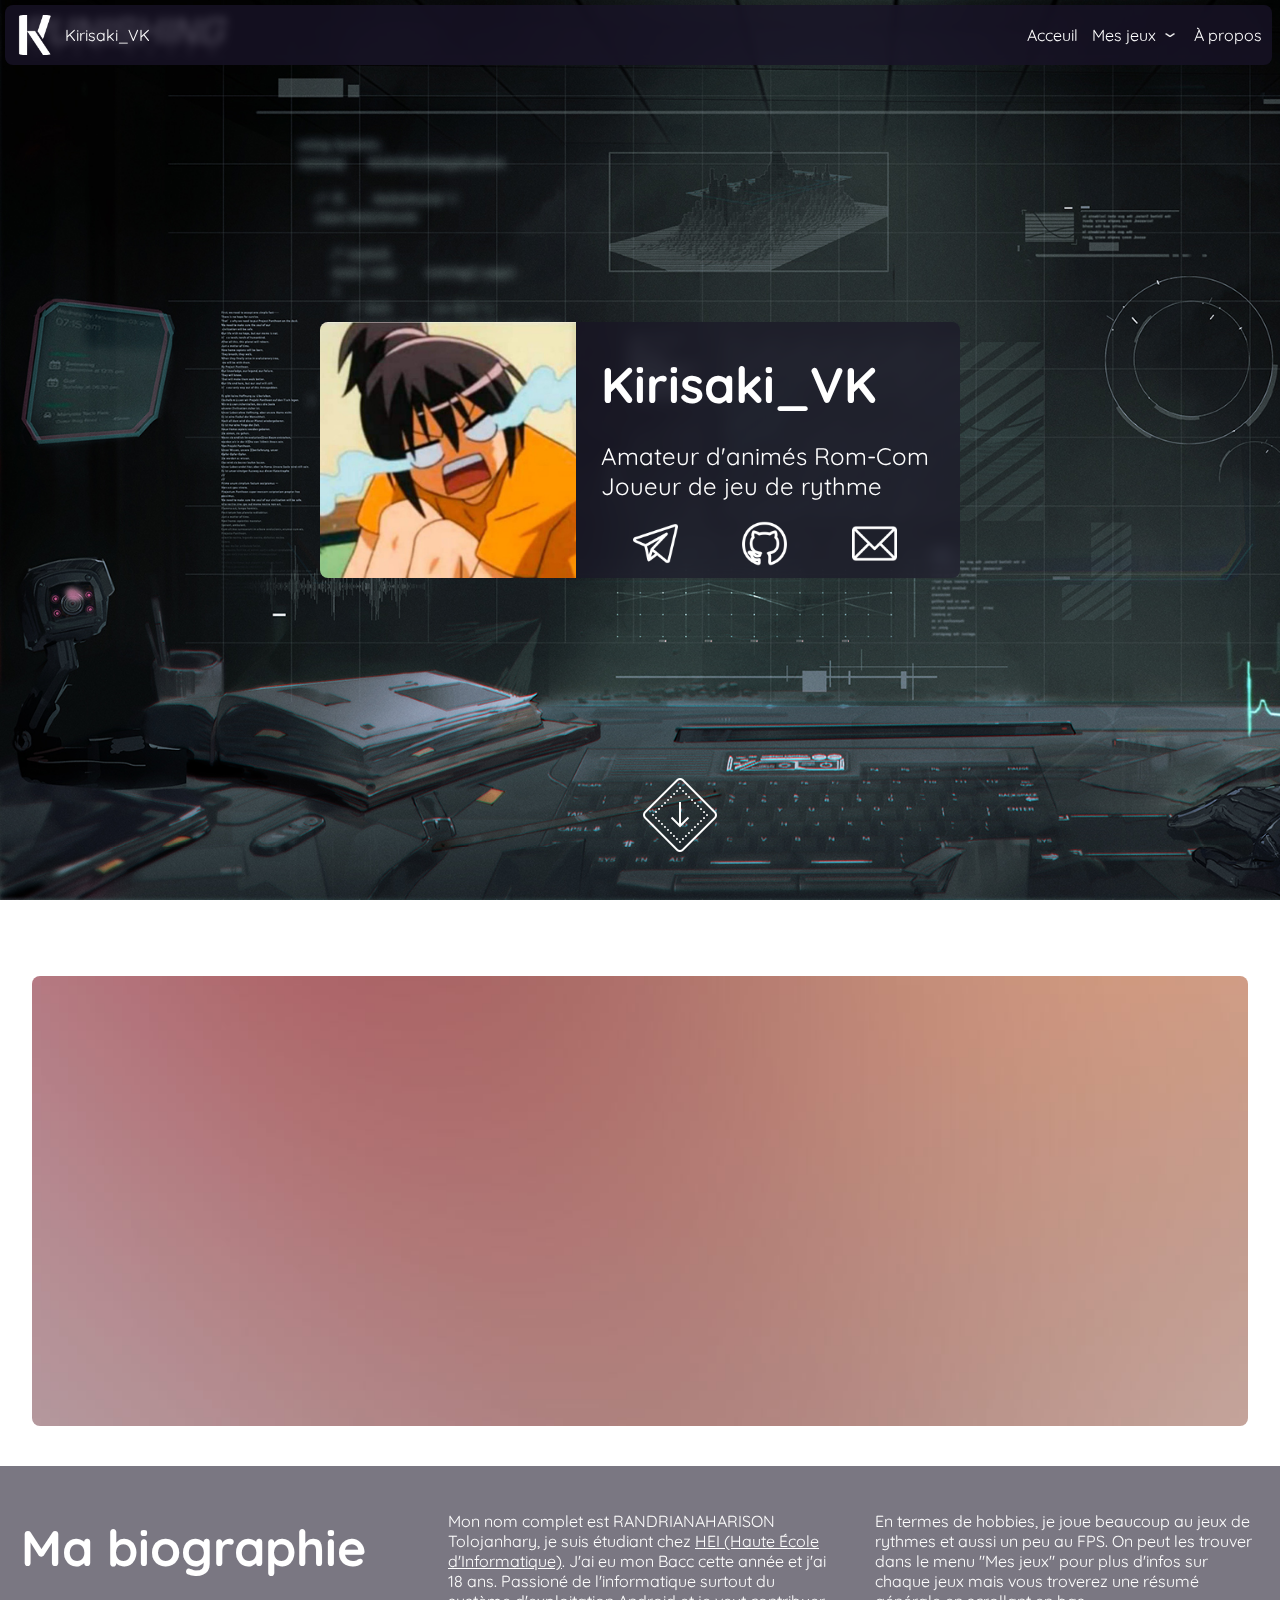
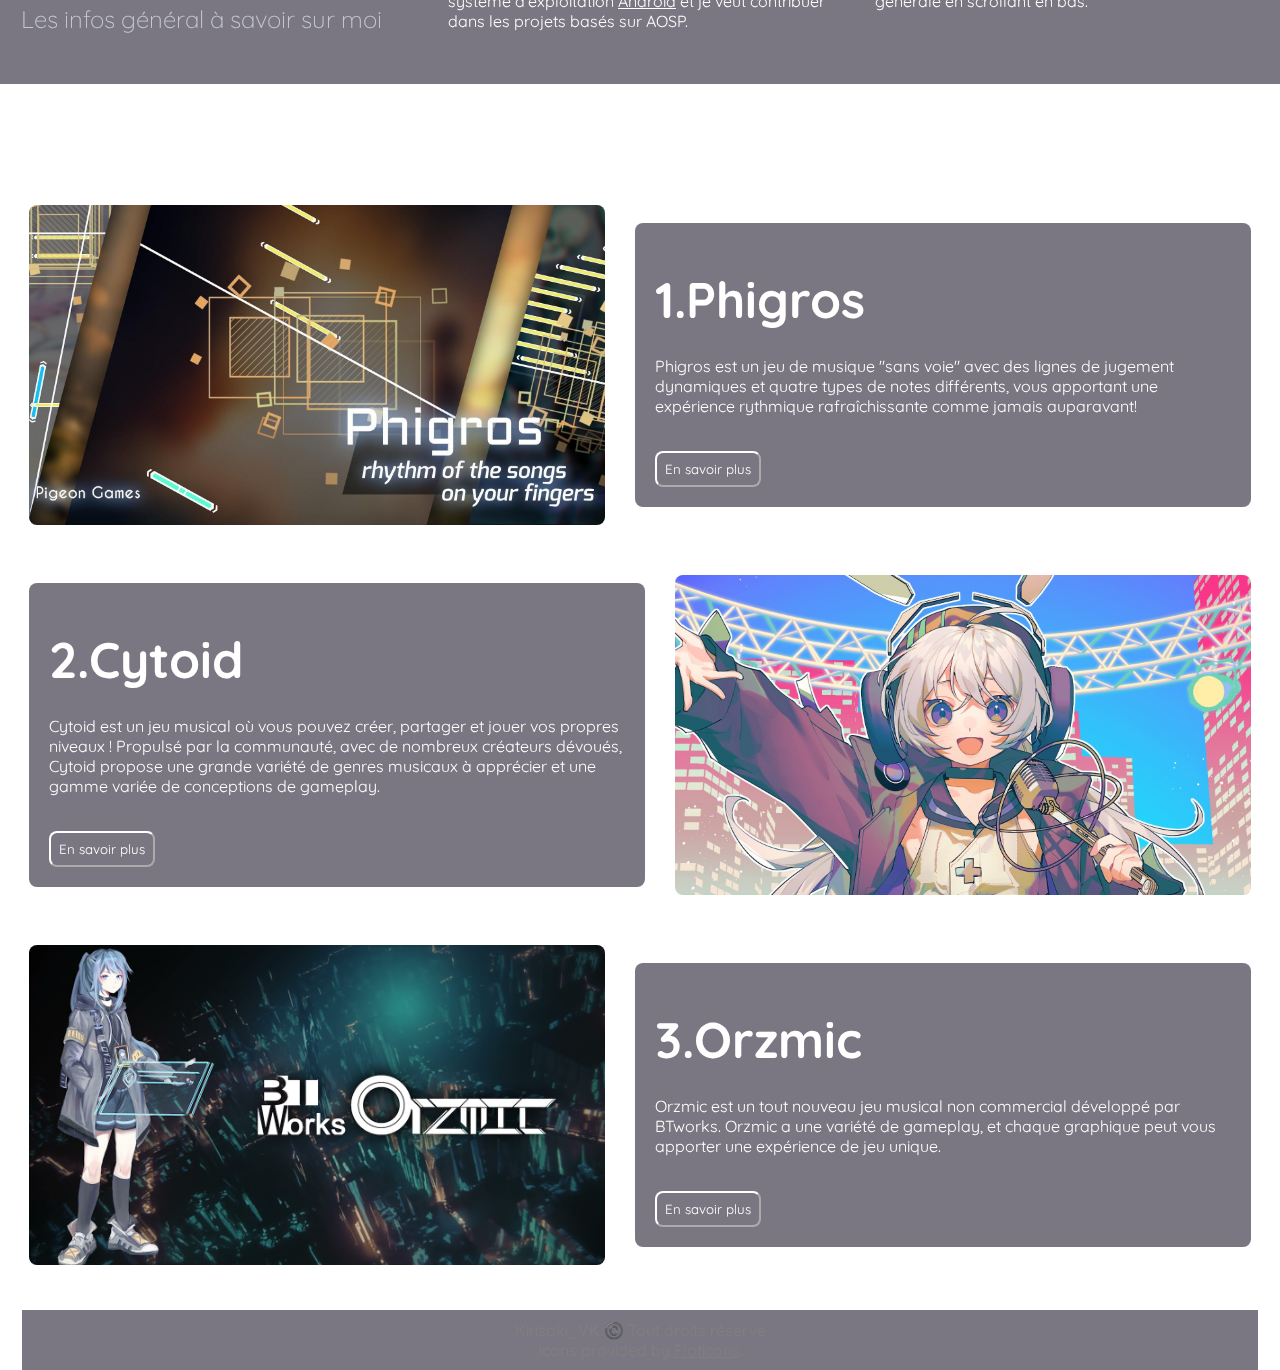
==== index.html @ dfe5ced4 "added copiright and tested some menu fixes" ====
<!DOCTYPE html>
<html lang="en">

<head>
    <meta charset="UTF-8">
    <meta http-equiv="X-UA-Compatible" content="IE=edge">
    <meta name="viewport" content="width=device-width, initial-scale=1.0">
    <title>Acceuil - Kirisaki_VK</title>
    <link rel="icon" href="Images/home.png">
    <link rel="stylesheet" href="common.css">
    <link rel="stylesheet" href="index.css">
    <link rel="stylesheet" href="small.css">
</head>

<body>
    <div class="top-nav">
        <header>
            <div class="home-icon">
                <img src="Images/Kirisaki_vk-logo.png" alt="">
                <p>Kirisaki_VK</p>
            </div>
            <nav class="nav-container">
                <ul>
                    <li class="main-list"><a href="index.html">Acceuil</a></li>
                    <li class="dropdown-container">Mes jeux
                        <img src="Images/down-arrow_white.png" alt="">
                        <div class="dropdown-menu">
                            <a href="phigros.html" class="dropdown-content">Phigros</a>
                            <a href="" class="dropdown-content">Cytoid</a>
                            <a href="" class="dropdown-content">Orzmic</a>
                            <a href="" class="dropdown-content">Autres jeux</a>
                        </div>
                    </li>
                    <li class="main-list"><a href="">À propos</a></li>
                </ul>
            </nav>
        </header>
    </div>
    <div class="top-nav_mobile">
        <header>
            <nav id="mobile-nav">
                <h1>Kirisaki_VK</h1>
                <input type="checkbox" name="menu" id="menu-toogle">
                <label for="menu-toogle"><img src="Images/hamburger-menu.png" alt=""></label>
            </nav>
        </header>
    </div>
    <div class="fixed-background"></div>
    <div class="main-container">

        <div class="profile-content">
            <div class="profile-info">
                <img src="Images/pfp.png" alt="Profile pic" class="profile-pic">
                <div class="description_back">
                    <div class="description">
                        <h1>Kirisaki_VK</h1>
                        <p>Amateur d'animés Rom-Com <br> Joueur de jeu de rythme</p>
                        <div class="social-media">
                            <a href="http://t.me/kirisaki_vk"><img src="Images/telegram.png" alt="" class="social-links"></a>
                            <a href="http://github.com/kirisaki-vk"><img src="Images/github.png" alt="" class="social-links"></a>
                            <a href="http://"><img src="Images/email.png" alt="" class="social-links"></a>
                        </div>
                    </div>
                </div>
            </div>
            <a href="#bio-landing"><img src="Images/next-icoWhite.png" alt="" class="next-icon"></a>
        </div>
        <bio id="bio-landing">
            <div class="bio-img">
            </div>
            <div class="bio-text">
                <div>
                    <h1>Ma biographie</h1>
                    <h2>Les infos général à savoir sur moi</h2>
                </div>
                <p>
                    Mon nom complet est RANDRIANAHARISON Tolojanhary, je suis étudiant chez <a
                        href="https://hei.school">HEI (Haute École d'Informatique)</a>. J'ai eu mon Bacc cette année et
                    j'ai 18 ans. Passioné de l'informatique surtout du système d'exploitation
                    <a href="https://www.android.com">Android</a> et je veut contribuer dans les projets basés sur
                    AOSP.
                </p>
                <p>
                    En termes de hobbies, je joue beaucoup au jeux de rythmes et aussi un peu au FPS. On peut les
                    trouver dans le menu "Mes jeux" pour plus d'infos sur chaque jeux mais vous troverez une résumé
                    générale en scrollant en bas.
                </p>
            </div>
        </bio>
        <div class="games-descripts">
            <div class="n1-game">
                <img src="Images/phigros-background_new.jpg" alt="" class="game-splash">
                <div class="game-info">
                    <h1 class="game-title">1.Phigros</h1>
                    <p>
                        Phigros est un jeu de musique "sans voie" avec des lignes de jugement dynamiques et quatre types
                        de notes différents, vous apportant une expérience rythmique rafraîchissante comme jamais
                        auparavant!
                    </p>
                    <button>
                        En savoir plus
                    </button>
                </div>
            </div>
            <div class="n2-game">
                <img src="Images/cytoid-background.jpg" alt="" class="game-splash">
                <div class="game-info">
                    <h1 class="game-title">2.Cytoid</h1>
                    <p>
                        Cytoid est un jeu musical où vous pouvez créer, partager et jouer vos propres niveaux ! Propulsé
                        par la communauté, avec de nombreux créateurs dévoués, Cytoid propose une grande variété de
                        genres musicaux à apprécier et une gamme variée de conceptions de gameplay.
                    </p>
                    <button>
                        En savoir plus
                    </button>
                </div>
            </div>
            <div class="n3-game">
                <img src="Images/orzmic-background.jpg" alt="" class="game-splash">
                <div class="game-info">
                    <h1 class="game-title">3.Orzmic</h1>
                    <p>
                        Orzmic est un tout nouveau jeu musical non commercial développé par BTworks. Orzmic a une
                        variété de gameplay, et chaque graphique peut vous apporter une expérience de jeu unique.
                    </p>
                    <button>
                        En savoir plus
                    </button>
                </div>
            </div>
            <footer>
                <p>Kirisaki_VK ©️ Tout droits réservé</p>
                <div>Icons provided by <a href="">Flaticons</a>.</div>
            </footer>
        </div>
    </div>
   
</body>

</html>
---- common.css ----
@font-face {
    font-family: QuickSand;
    src: url(font/Quicksand-VariableFont_wght.ttf);
}
:root{
    --primary-color: rgba(24, 19, 39, 0.788);
    --transparent-primary: rgba(24, 19, 39, 0.575);
    --hoverred-text: rgb(219, 0, 91);
    --primary-bd_off: rgb(24, 19, 39);
}

*{
    margin: 0;
    font-family: QuickSand;
    color: white;
    background-color: transparent;
    scroll-behavior: smooth;
}
.top-nav_mobile{
    display: none;
}
.top-nav{
    width: 99%;
    height: 60px;
    background-color: var(--primary-color);
    position: fixed;
    backdrop-filter: blur(4px);
    margin: 5px;
    border-radius: 8px;
    z-index: 1000000;
}
header{
    display: block;
}

.home-icon{
    float: left;
    margin-left: 10px;
    display: flex;
    align-items: center;
    margin-top: 0px;
}

.home-icon img{
    width: 2.5em;
    height: 2.5em;
    border-radius: 8px;
    margin-right: 10px;
}
nav{
    float: right;
    margin-right: 10px;
    height: 3.3em;
}
.nav-container li{
    list-style: none;
    display: inline-block;
    margin-left: 10px;
    margin-top: 20px;
    height: 80px;
}
.main-list a{
    text-decoration: none;
}
.main-list a:hover{
    text-decoration: underline;
}
.main-list{
    cursor: pointer;
    max-height: 2em;
}
.dropdown-container{
    cursor: pointer;
    max-height:3em;
    position: relative;
}
.dropdown-container img {
    width: 20px;
    height: 13px;
}
.dropdown-menu{
    display: none;
}
.dropdown-menu:hover{
    position: absolute;
    display: flex;
    flex-direction: column;
    flex-wrap: nowrap;
    margin-top: 1.5em;
    background-color: var(--primary-bd_off);
    -webkit-backdrop-filter: blur(8px);
    backdrop-filter: blur(8px);
    border-radius: 8px;
}
.dropdown-container:hover{
    text-decoration: underline;
}
.dropdown-container:hover .dropdown-menu{
    position: absolute;
    display: flex;
    flex-direction: column;
    flex-wrap: nowrap;
    margin-top: 1.5em;
    width: 6.3em;
    background-color: var(--primary-bd_off);
    -webkit-backdrop-filter: blur(8px);
    backdrop-filter: blur(8px);
    border-radius: 8px;
}
.dropdown-content{
    text-decoration: none;
    text-align: center;
    margin: 0.2em;
    padding: 0.4em;
    border-radius: 8px;
    transition: .7s;
}
.dropdown-content:hover{
    background-color: white;
    color: var(--primary-bd_off);
}

.main-container{
    width: 100%;
    display: flex;
}
button{
    background-color: transparent;
    padding: 8px;
    margin-top: 15px;
    border-color: white;
    border-radius: 8px;
    align-items: baseline;
    justify-content: baseline;
}

button:hover{
    background-color: white;
    color: black;
    border-color: transparent;
    cursor: pointer;
}

h1{
    font-size: 50px;
    margin: 25px 0;
}
h2{
    font-weight: 100;
    color: rgba(240, 248, 255, 0.644);
    margin: 25px 0;
}
h3{
    margin: 25px;
}
p{
    margin: 20px 0;
}
blockquote {
    border-left: solid 4px rgba(255, 255, 255, 0.3);
    font-style: italic;
    margin: 0 0 2em 0;
    padding: 0.5em 0.5em 0.5em 2em;
    background-color: rgba(128, 128, 128, 0.295);
    width:fit-content;
}
.util-links{
    display: block;
    border: 1px solid white;
    border-radius: 8px;
    padding: 8px;
    width: fit-content;
    margin: 8px 0;
    transition: 0.5s;
}
.util-links img{
    width: 20px;
    height: 20px;
    margin-bottom: -4px;
}
.util-links:hover{
    background-color: white;
    color: black;
}
footer{
    display: flex;
    flex-direction: column;
    width: 95vw;
    height: fit-content;
    margin: auto;
    padding: 10px;
    border: 8px;
    background-color: var(--transparent-primary);
    backdrop-filter: blur(8px);
    justify-content: center;
    align-items: center;
}
footer *{
    width: fit-content;
    margin: 0;
    color: gray;
}
footer div a:hover{
    color: white;
}
.im1{
    animation: imgeffet 10s normal infinite;
} 
.im2{
    animation: imgeffet 10s normal infinite;
    animation-delay: 10s;
} 
.im3{
    animation: imgeffet 10s normal infinite;
    animation-delay: 20s;
} 


@keyframes imgeffet {
    0%{
        opacity: 0;
    }
    15%{
        opacity: 1;
    }
    100%{
        opacity: 0;
    }
}
@keyframes bounce {
    0%{
        transform: translateY(0);
    }
    50%{
        transform: translateY(10px);
    }
    100%{
        transform: translateY(0px);
    }
}
---- index.css ----
.fixed-background{
    background-image: url(Images/background.jpg);
    background-repeat: no-repeat;
    position: sticky;
    background-size: cover;
    height: 100vh;
    z-index: -9999;
    top: 0;

}
.main-container{
    background-color: transparent;
    margin-top: -100vh;
    display: flex;
    flex-direction: column;
}
.profile-info {
    position: absolute;
    height: fit-content;
    width: 20em;
    display: flex;
    align-items: center;
    flex-direction: row;
    flex-wrap: nowrap;
    border-radius: 8px;
    width: -moz-fit-content;
    width: fit-content;
}
.profile-content{
    position: absolute;
    width: 100%;
    height: 100vh;
    display: flex;
    justify-content: center;
    align-items: center;
}
.next-icon{
    position: absolute;
    bottom: 5%;
    z-index: 1;
    animation: bounce normal 2s infinite ;
}
.description{
    padding-left: 5px;
    height: fit-content;
    margin-left: 20px;
    font-size: x-large;
}
.description_back{
    display: flex;
    border-radius: 0 8px 8px 0;
    background-color: var(--transparent-primary);
    backdrop-filter: blur(8px);
    height: 16em;
    width: 24em; 
    align-items: center;
}
.profile-pic{
    width: 16em;
    height: 16em;
    border-radius: 8px 0 0 8px;
}
#bio-landing{
    margin-top: 100vh;
    height: 100vh;
    display: flex;
    flex-direction: column;
    justify-content: center;
    align-items: center;
}
.bio-img{
    height: 50vh;
    width: 95%;
    border-radius: 8px;
    background-image: url(Images/pic05.jpg);
    background-size: cover;
}

.bio-text{
    margin:40px 0;
    display: flex;
    flex-direction: row;
    padding: 25px 0;
    justify-content: space-around;
    width: 100%;
    background-color: var(--transparent-primary);
    backdrop-filter: blur(8px);
}
.bio-text *{
    width: 30vw;
}
.game-descripts{
    width: 90%;
    height: fit-content;
    display: flex;
    flex-direction: column;
}
.game-splash{
    width: 45vw;
    height:25vw;
    border-radius: 8px;
}
.game-info{
    width: 45vw;
    padding: 20px;
    background-color: var(--transparent-primary);
    backdrop-filter: blur(8px);
    border-radius: 8px;
}
.n1-game{
    padding: 5px 0;
    display: flex;
    flex-direction: row;
    justify-content: space-evenly;
    align-items: center;
    margin-bottom: 40px;
}
.n2-game{
    padding: 5px 0;
    display: flex;
    flex-direction: row-reverse;
    justify-content: space-evenly;
    align-items: center;
    margin-bottom: 40px;
}
.n3-game{
    padding: 5px 0;
    display: flex;
    flex-direction: row;
    justify-content: space-evenly;
    align-items: center;
    margin-bottom: 40px;
}
.social-media{
    display: flex;
    justify-content: space-around;
}

.social-links{
    width: 45px;
    height: 45px;
    transition: 0.5s;
}

/*responsive-part*/
@media only screen and (max-width: 800px) {
    .profile-info{
        flex-direction: column;
    }
    .profile-pic{
        border-radius: 8px 8px 0 0;
    }
    .description_back{
        width: 16em;
        border-radius: 0 0 8px 8px;
        height: fit-content;
    }
    .description{
        margin: 0;
    }
    .description h1{
        margin: 0;
        font-size: xx-large;
        width: 100%;
        text-align: center;
    }
    .description p{
        text-align: center;
        font-size: large;
    }
    .social-media{
        margin-bottom: 15px;
    }
    .next-icon{
        height: 15vw;
        width: 15vw;
    }
    .bio-text{
        flex-direction: column;
        margin-top: 2em;
        align-items: center;
    }
    .bio-text *{
        width: 90vw;
    }
    .bio-text div *{
        width: 100%;
        text-align: center;
    }
    .games-descripts *{
        flex-direction: column;
    }
    .games-descripts div img{
        height: 25vh;
        width: 90vw;
        border-radius: 8px 8px 0 0;
    }
    .game-info{
        width: 80%;
        border-radius: 0 0 8px 8px;
    }
    .game-info button{
        float: right;
    }
}
---- small.css ----
@media only screen and (max-width: 500px){
    .top-nav{
        display: none;
        transition: 0.5s;
        z-index: 9999 !important;
    }
    .top-nav_mobile{
        display: block;
        align-items: center;
        width: 100%;
        height: 60px;
        background-color: var(--primary-color);
        position: fixed;
        backdrop-filter: blur(4px);
        z-index: 1000000;
    }
    #mobile-nav{
        margin: 0;
        display: flex;
        justify-content: space-between;
    }
    #mobile-nav input{
    }
    #mobile-nav h1{
        height: 100%;
        width: fit-content;
        margin: 0;
        margin-top: 8px;
        margin-left: 10px;
        font-size: xx-large;
    }
    label{
        cursor: pointer;
    }
    label img{
        margin-top: 15px;
        margin-right: 15px;
        width: 2em;
        height: 2em;
    }
    .home-icon{
        float: none;
        text-align: center;
        font-size: xx-large;
        font-weight: bold;
        margin: 0 auto;
        width: 50vw;
    }
    .home-icon p{
        width: 100%;
    }
    .home-icon img{
        display: none;
    }
    nav{
        float: none;
    }
    .nav-container{
        margin-left: -40px;
        margin-top: 30vh;
    }
    .nav-container li{
        display: block;
        text-decoration: none;
        font-size: large;
        text-align: center;
        text-transform: uppercase;
    }
    #menu-toogle:checked ~ .top-nav{
        display: flex;
        width: 100%;
        height: 100%;
        flex-direction: column;
        margin: 0;
        border-radius: 0;
    }
}
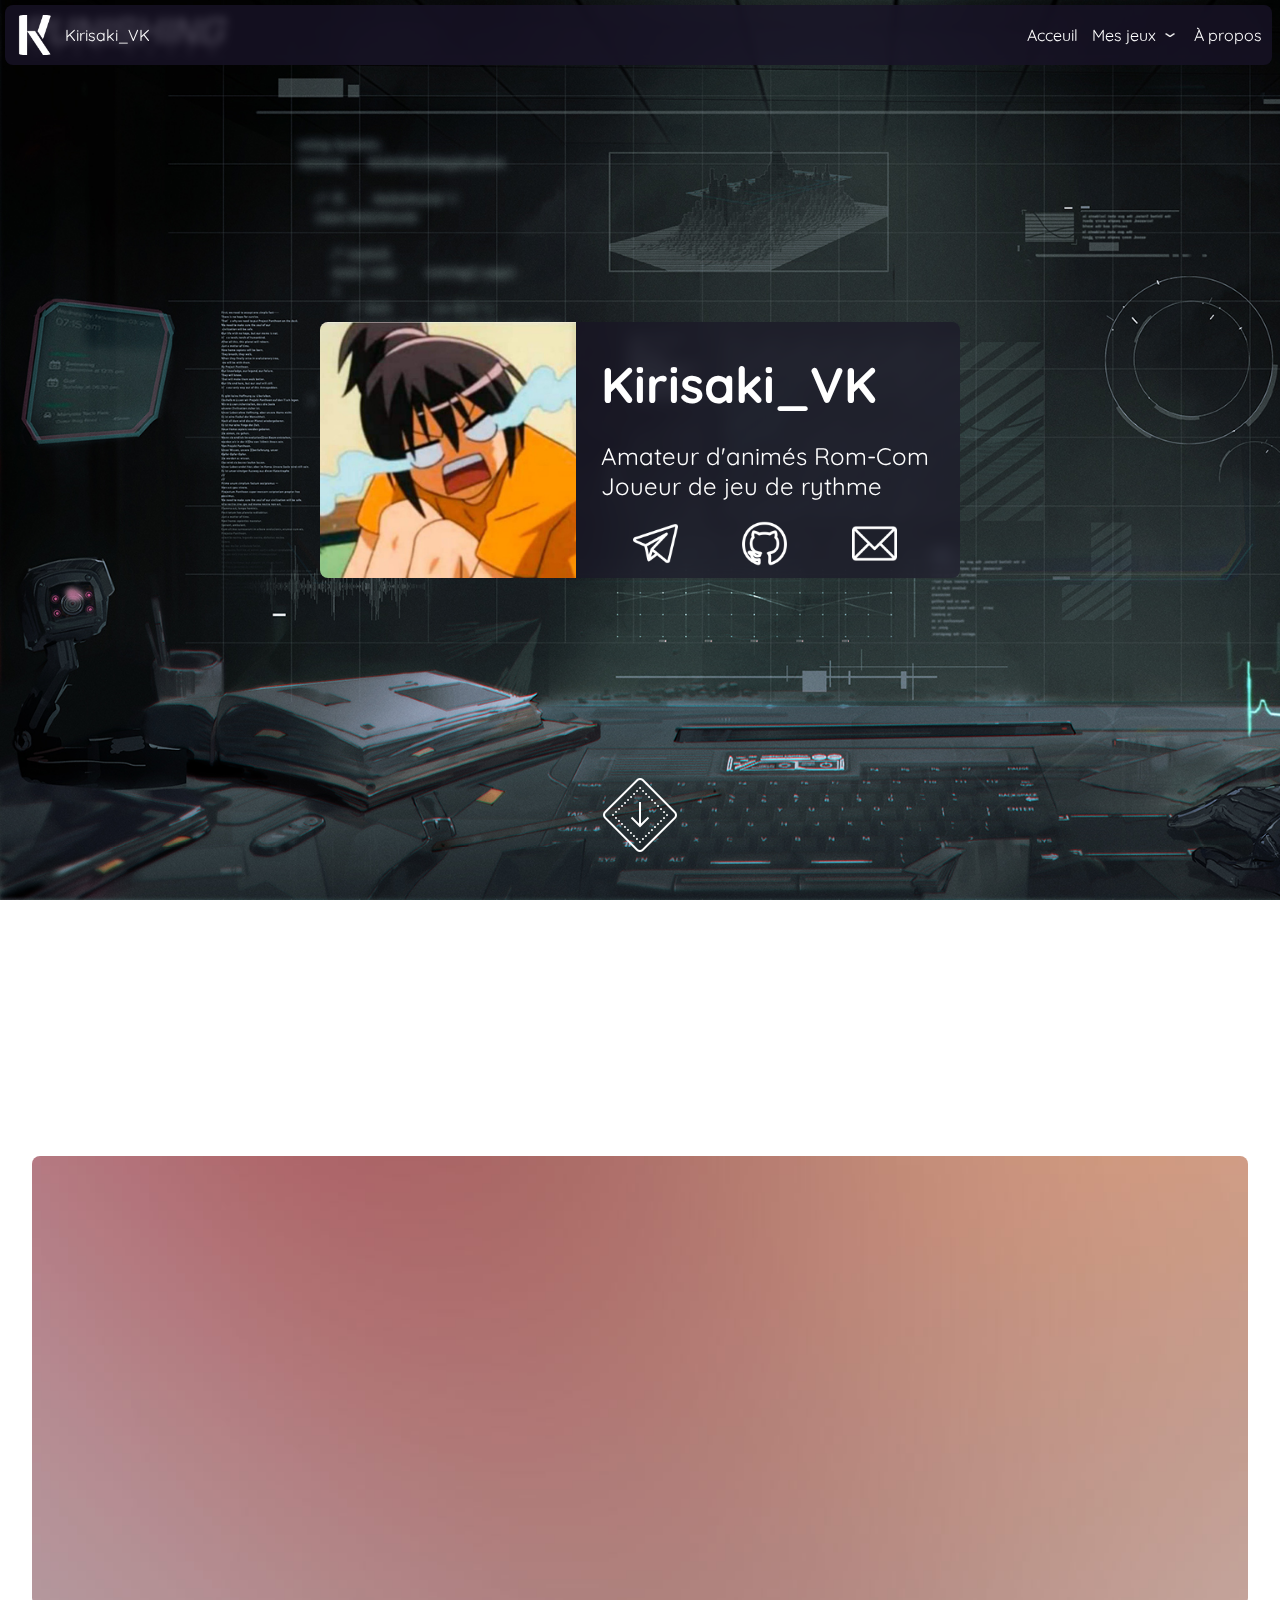
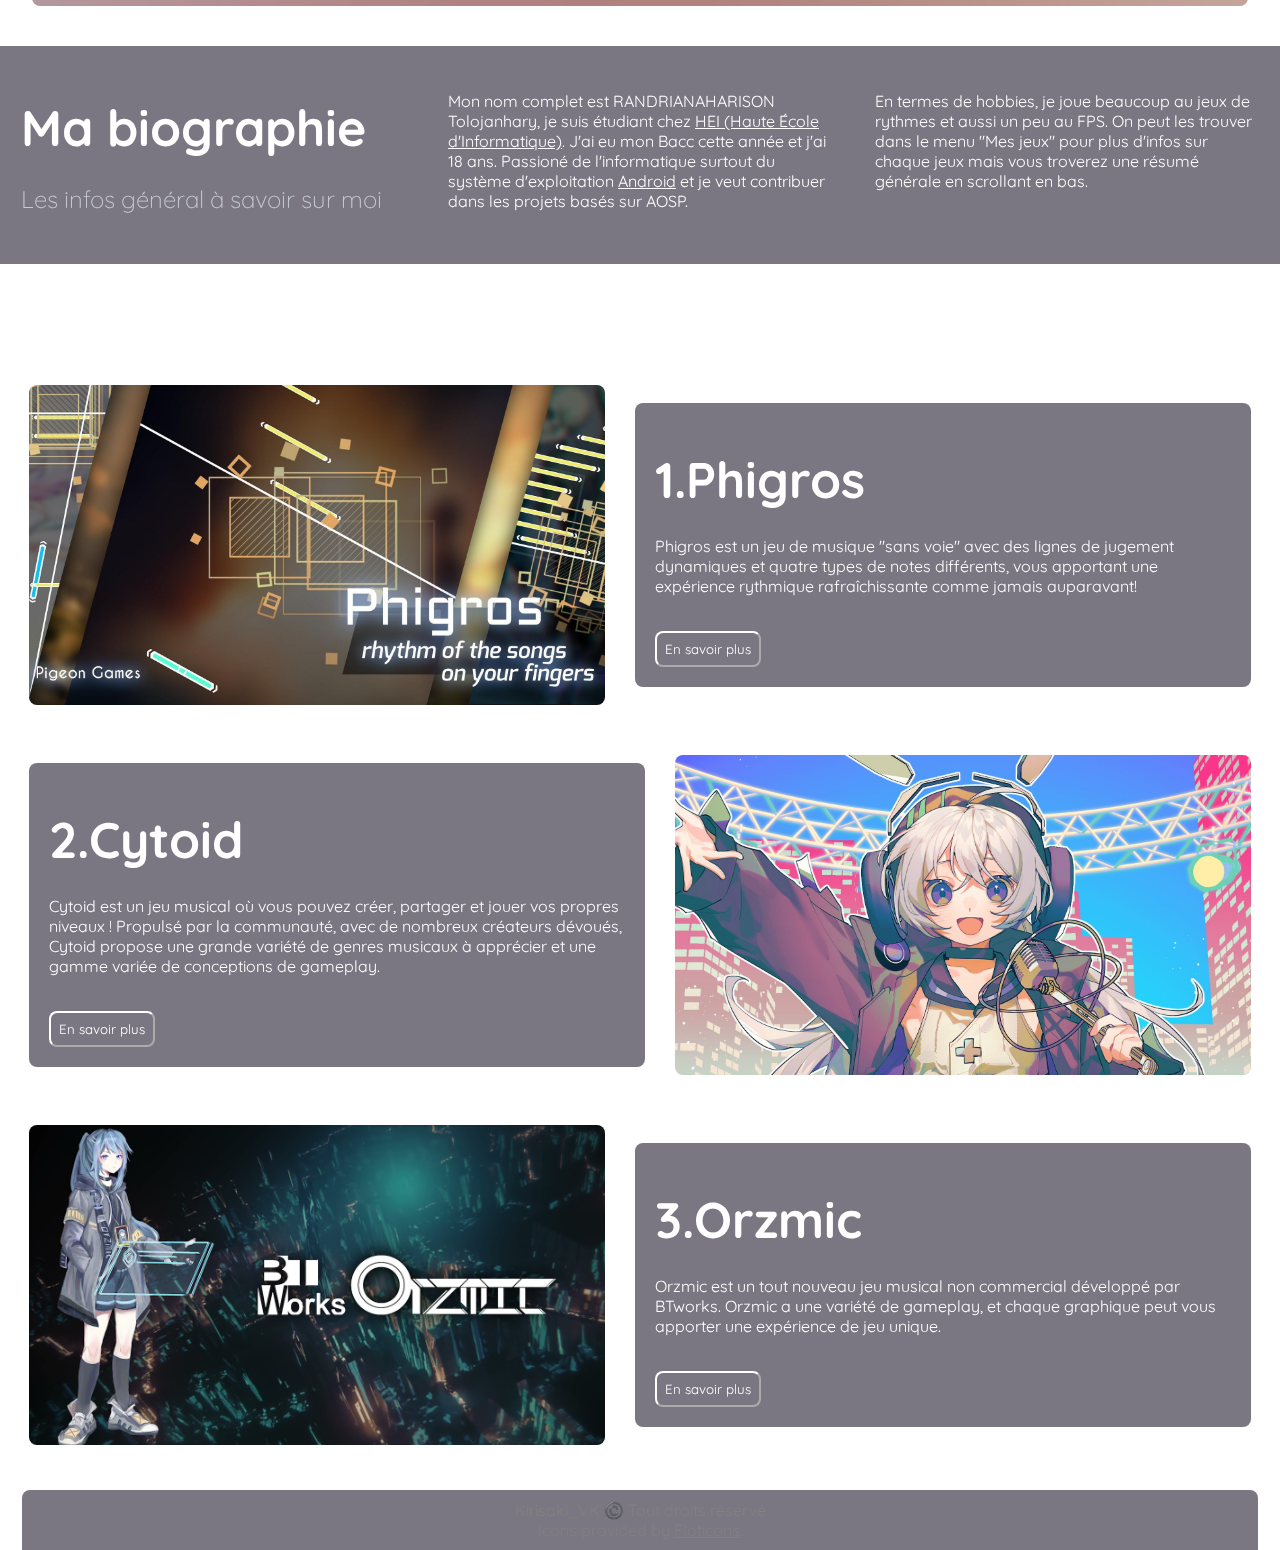
==== commit d8ca1451: "Optimizing for very large screen" ====
--- a/index.html
+++ b/index.html
@@ -26,12 +26,12 @@
                         <img src="Images/down-arrow_white.png" alt="">
                         <div class="dropdown-menu">
                             <a href="phigros.html" class="dropdown-content">Phigros</a>
-                            <a href="" class="dropdown-content">Cytoid</a>
+                            <a href="cytoid.html" class="dropdown-content">Cytoid</a>
                             <a href="" class="dropdown-content">Orzmic</a>
                             <a href="" class="dropdown-content">Autres jeux</a>
                         </div>
                     </li>
-                    <li class="main-list"><a href="">À propos</a></li>
+                    <li class="main-list"><a href="about.html">À propos</a></li>
                 </ul>
             </nav>
         </header>
@@ -42,6 +42,18 @@
                 <h1>Kirisaki_VK</h1>
                 <input type="checkbox" name="menu" id="menu-toogle">
                 <label for="menu-toogle"><img src="Images/hamburger-menu.png" alt=""></label>
+                <ul id="m-menus">
+                    <li><a href="index.html">Acceuil</a></li>
+                    <li id="my-games">Mes jeux
+                        <ul>
+                            <li><a href="phigros.html">Phigros</a></li>
+                            <li><a href="cytoid.html">Cytoid</a></li>
+                            <li><a href="orzmic.html">Orzmic</a></li>
+                            <li><a href="">Autres jeux</a></li>
+                        </ul>
+                    </li>
+                    <li><a href="about.html">À propos</a></li>
+                </ul>
             </nav>
         </header>
     </div>
@@ -56,14 +68,16 @@
                         <h1>Kirisaki_VK</h1>
                         <p>Amateur d'animés Rom-Com <br> Joueur de jeu de rythme</p>
                         <div class="social-media">
-                            <a href="http://t.me/kirisaki_vk"><img src="Images/telegram.png" alt="" class="social-links"></a>
-                            <a href="http://github.com/kirisaki-vk"><img src="Images/github.png" alt="" class="social-links"></a>
-                            <a href="http://"><img src="Images/email.png" alt="" class="social-links"></a>
+                            <a href="http://t.me/kirisaki_vk"><img src="Images/telegram.png" alt=""
+                                    class="social-links"></a>
+                            <a href="http://github.com/kirisaki-vk"><img src="Images/github.png" alt=""
+                                    class="social-links"></a>
+                            <a href="mailto:hei.tolojanahary@gmail.com"><img src="Images/email.png" alt="" class="social-links"></a>
                         </div>
                     </div>
                 </div>
             </div>
-            <a href="#bio-landing"><img src="Images/next-icoWhite.png" alt="" class="next-icon"></a>
+            <a href="#bio-landing" id="next"><img src="Images/next-icoWhite.png" alt="" class="next-icon"></a>
         </div>
         <bio id="bio-landing">
             <div class="bio-img">
@@ -135,7 +149,7 @@
             </footer>
         </div>
     </div>
-   
+
 </body>
 
 </html>--- a/common.css
+++ b/common.css
@@ -122,7 +122,9 @@
 }
 
 .main-container{
+    margin: auto;
     width: 100%;
+    max-width: 1500px;
     display: flex;
 }
 button{
@@ -186,11 +188,12 @@
 footer{
     display: flex;
     flex-direction: column;
-    width: 95vw;
+    width: 95%;
+    max-width: 1500px;
     height: fit-content;
     margin: auto;
     padding: 10px;
-    border: 8px;
+    border-radius: 8px 8px 0 0;
     background-color: var(--transparent-primary);
     backdrop-filter: blur(8px);
     justify-content: center;
--- a/index.css
+++ b/index.css
@@ -27,16 +27,20 @@
     width: fit-content;
 }
 .profile-content{
-    position: absolute;
     width: 100%;
     height: 100vh;
     display: flex;
     justify-content: center;
     align-items: center;
 }
+#next{
+    width: 100%;
+    height: fit-content;
+    display: flex;
+    justify-content: center;
+}
+
 .next-icon{
-    position: absolute;
-    bottom: 5%;
     z-index: 1;
     animation: bounce normal 2s infinite ;
 }
@@ -60,8 +64,12 @@
     height: 16em;
     border-radius: 8px 0 0 8px;
 }
+#next{
+    position: absolute;
+    bottom: 5vh;
+}
 #bio-landing{
-    margin-top: 100vh;
+    margin-top: 20vh;
     height: 100vh;
     display: flex;
     flex-direction: column;
@@ -98,6 +106,9 @@
 .game-splash{
     width: 45vw;
     height:25vw;
+    max-height: 600px;
+    min-height: 200px;
+    max-width: 1000px;
     border-radius: 8px;
 }
 .game-info{
@@ -202,4 +213,17 @@
     .game-info button{
         float: right;
     }
+}
+
+
+/*miscelaneous fixes for very large screens*/
+@media only screen and (min-width: 1500px) {
+    .bio-text{
+        border-radius: 8px;
+        padding: 25px;
+        gap: 50px;
+    }
+    .bio-text div{
+        max-width: 385px;
+    }
 }--- a/small.css
+++ b/small.css
@@ -19,8 +19,31 @@
         display: flex;
         justify-content: space-between;
     }
-    #mobile-nav input{
+    #m-menus{
+        display: flex;
+        position: absolute;
+        padding: 0;
+        width: 100vw;
+        height: 100vh;
+        right:-100vw;
+        opacity: 0;
+        flex-direction: column;
+        justify-content: center;
+        text-align: center;
+        list-style: none;
+        background-color: var(--primary-color);
+        backdrop-filter: blur(8px);
+        transition: .5s;
     }
+    #m-menus *{
+        width: 100%;
+        list-style: none;
+        text-decoration: none;
+        text-transform: uppercase;
+        margin: 20px 0;
+        padding: 0;
+    }
+    
     #mobile-nav h1{
         height: 100%;
         width: fit-content;
@@ -29,8 +52,12 @@
         margin-left: 10px;
         font-size: xx-large;
     }
+    #menu-toogle{
+        display: none;
+    }
     label{
         cursor: pointer;
+        z-index: 999999;
     }
     label img{
         margin-top: 15px;
@@ -59,6 +86,18 @@
         margin-left: -40px;
         margin-top: 30vh;
     }
+    #my-games ul{
+        width: fit-content;
+        padding: 5px 10px 5px 10px;
+        margin-top: -25px;
+        margin: auto;
+        border:1px solid white;
+        border-radius: 8px;
+        border-top: none;
+    }
+    #my-games{
+        cursor: default;
+    }
     .nav-container li{
         display: block;
         text-decoration: none;
@@ -66,12 +105,8 @@
         text-align: center;
         text-transform: uppercase;
     }
-    #menu-toogle:checked ~ .top-nav{
-        display: flex;
-        width: 100%;
-        height: 100%;
-        flex-direction: column;
-        margin: 0;
-        border-radius: 0;
+    #menu-toogle:checked ~ #m-menus{
+        right: 0;
+        opacity: 1;
     }
 }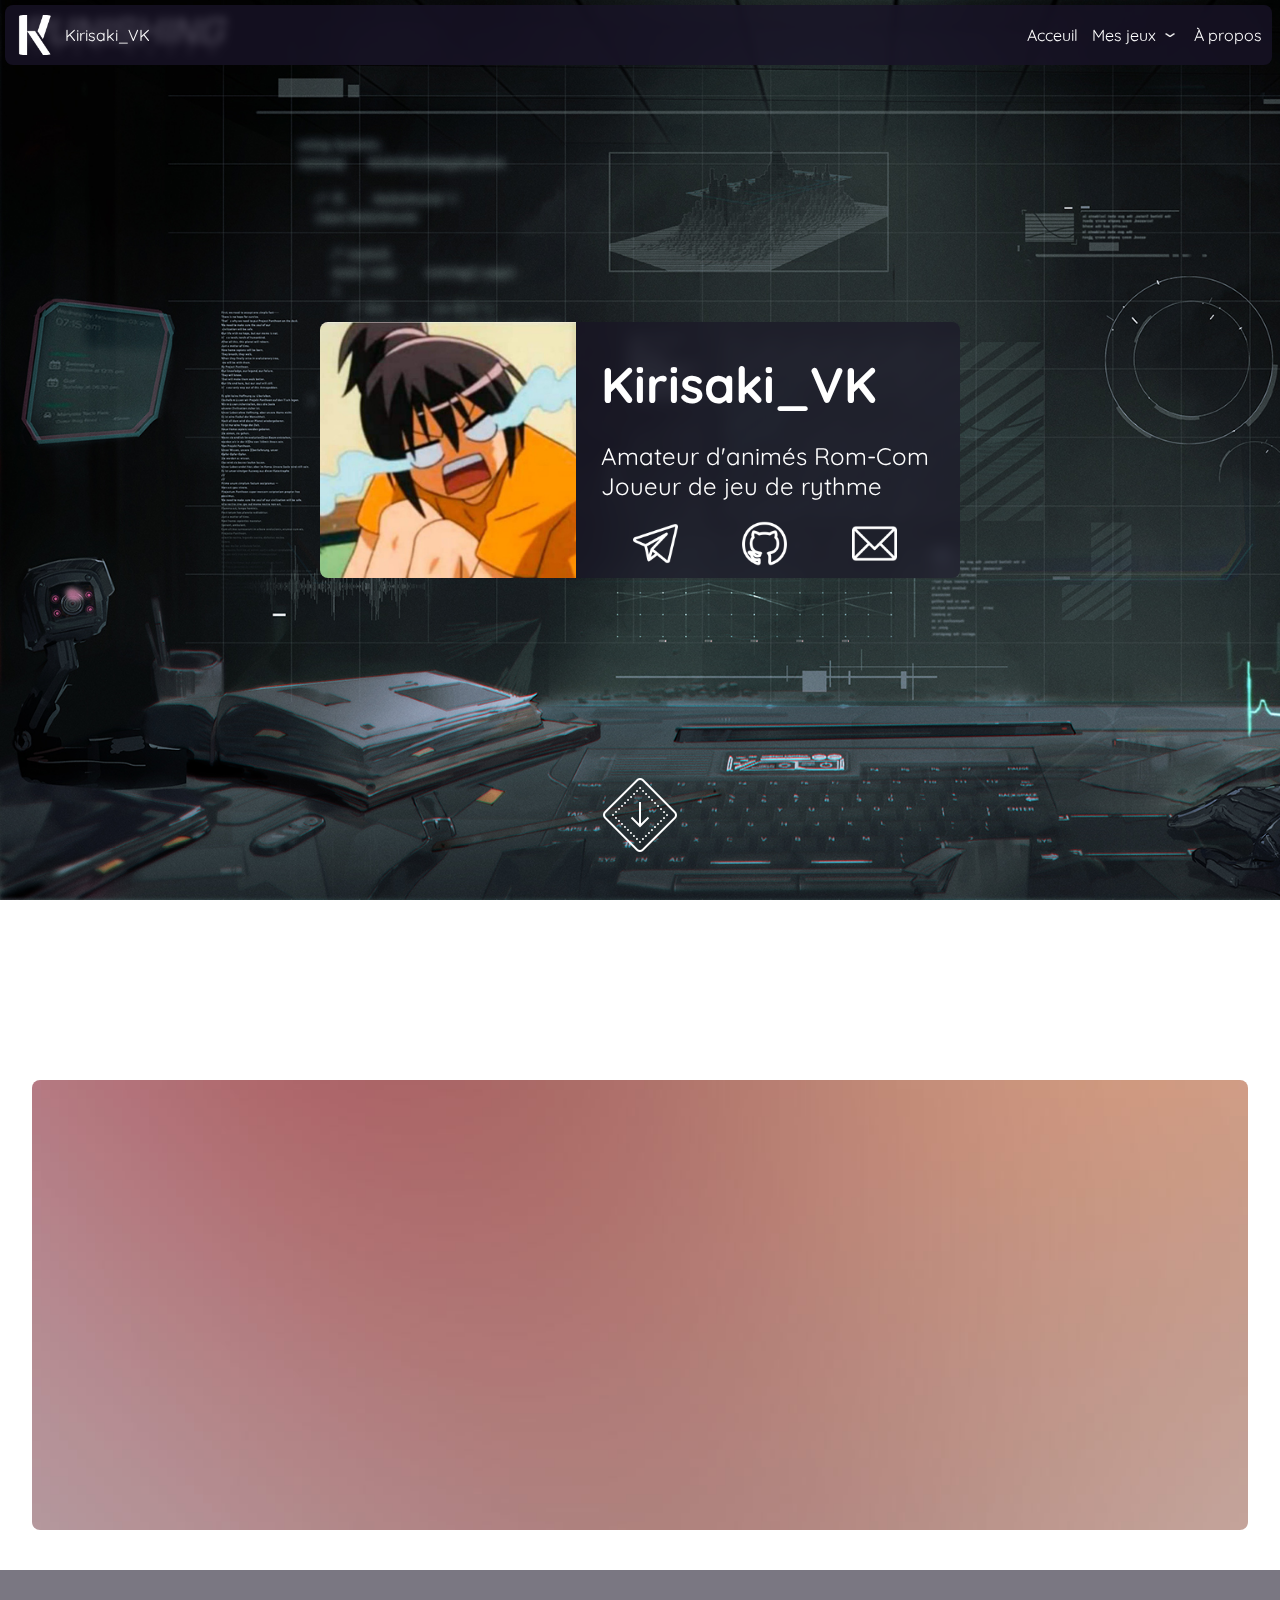
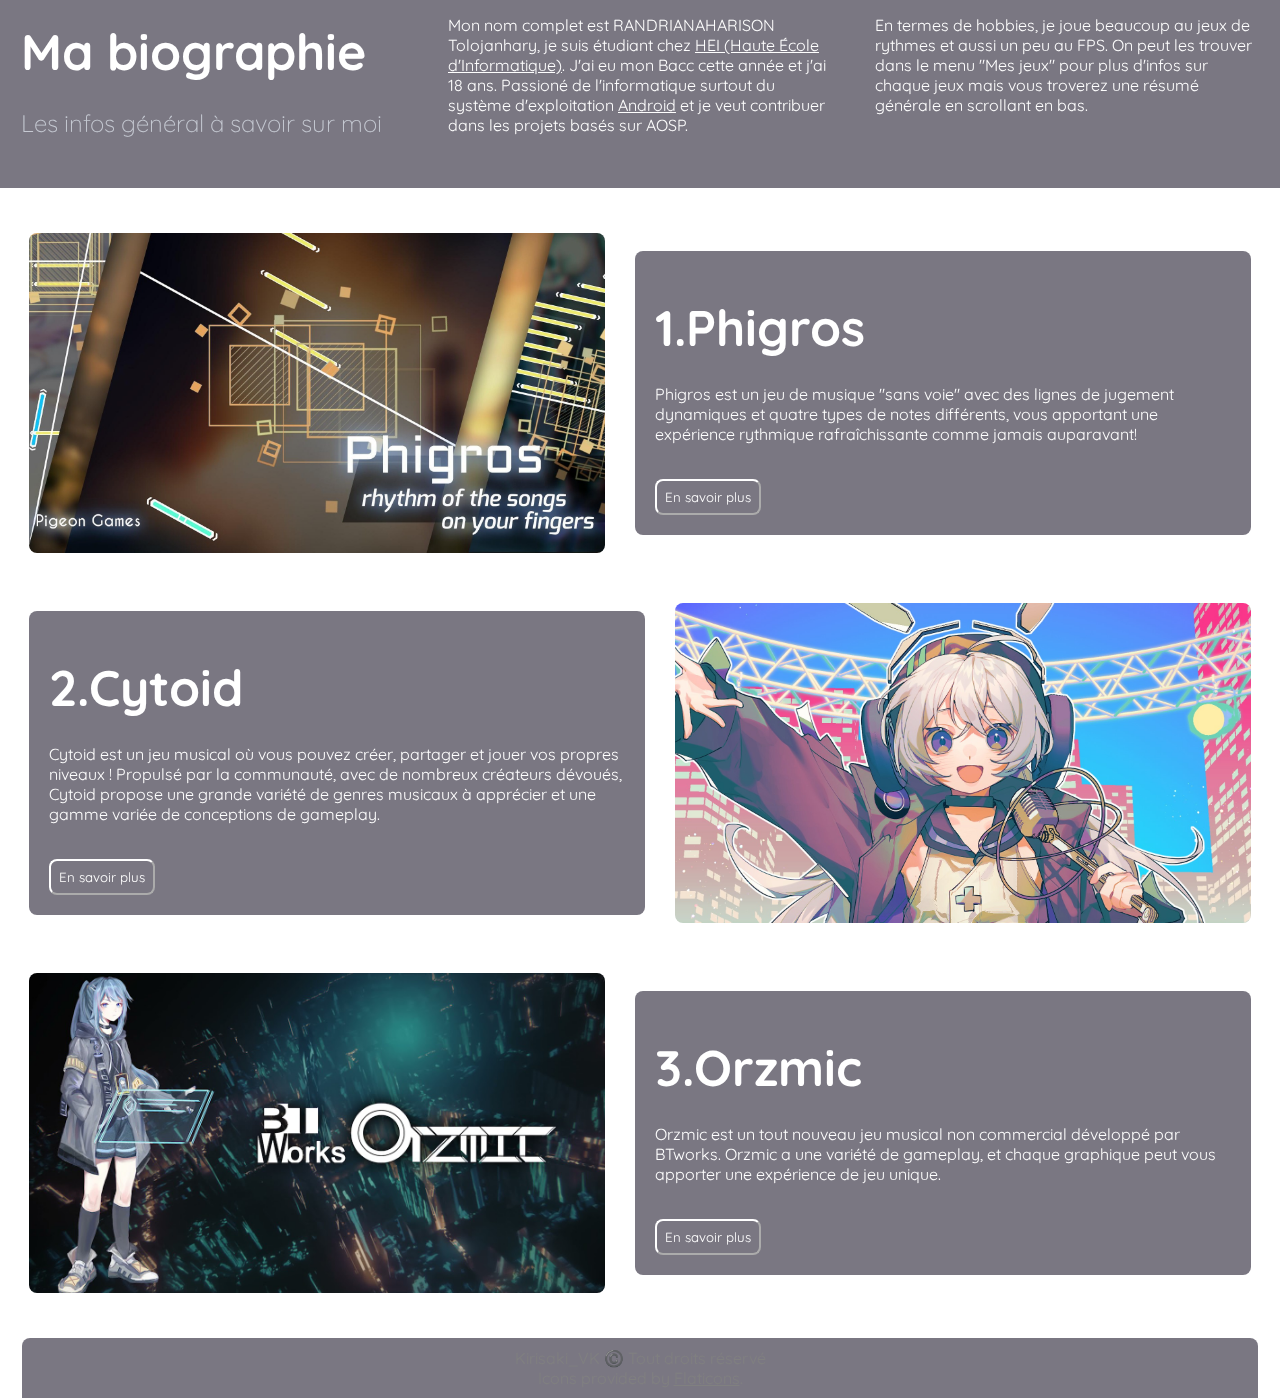
==== commit 962a9282: "Sorry, I gave up on the other.html page" ====
--- a/index.html
+++ b/index.html
@@ -27,8 +27,7 @@
                         <div class="dropdown-menu">
                             <a href="phigros.html" class="dropdown-content">Phigros</a>
                             <a href="cytoid.html" class="dropdown-content">Cytoid</a>
-                            <a href="" class="dropdown-content">Orzmic</a>
-                            <a href="" class="dropdown-content">Autres jeux</a>
+                            <a href="orzmic.html" class="dropdown-content">Orzmic</a>
                         </div>
                     </li>
                     <li class="main-list"><a href="about.html">À propos</a></li>
@@ -49,7 +48,6 @@
                             <li><a href="phigros.html">Phigros</a></li>
                             <li><a href="cytoid.html">Cytoid</a></li>
                             <li><a href="orzmic.html">Orzmic</a></li>
-                            <li><a href="">Autres jeux</a></li>
                         </ul>
                     </li>
                     <li><a href="about.html">À propos</a></li>
--- a/common.css
+++ b/common.css
@@ -17,6 +17,7 @@
     background-color: transparent;
     scroll-behavior: smooth;
 }
+
 .top-nav_mobile{
     display: none;
 }
@@ -25,6 +26,7 @@
     height: 60px;
     background-color: var(--primary-color);
     position: fixed;
+    -webkit-backdrop-filter: blur(8px);
     backdrop-filter: blur(4px);
     margin: 5px;
     border-radius: 8px;
@@ -158,6 +160,13 @@
 }
 p{
     margin: 20px 0;
+}
+.slideshow img{
+    margin: auto 10px;
+    border-radius: 8px;
+    width: 85%;
+    max-width: 1500px;
+    max-height: 700px;
 }
 blockquote {
     border-left: solid 4px rgba(255, 255, 255, 0.3);
@@ -195,6 +204,7 @@
     padding: 10px;
     border-radius: 8px 8px 0 0;
     background-color: var(--transparent-primary);
+    -webkit-backdrop-filter: blur(8px);
     backdrop-filter: blur(8px);
     justify-content: center;
     align-items: center;
@@ -241,4 +251,64 @@
     100%{
         transform: translateY(0px);
     }
-}+}
+
+.slideshow {
+    overflow: hidden;
+  }
+  
+  @keyframes carousel {
+    0% {
+      transform: translateX(200px);
+      opacity: 0;
+    }
+    10% {
+      transform: translateX(0);
+      opacity: 1;
+    }
+    20% {
+      transform: translateX(0);
+      opacity: 1;
+    }
+    30% {
+      transform: translateX(-200px);
+      opacity: 0;
+    }
+    100% {
+      transform: translateX(-200px);
+      opacity: 0;
+    }
+  }
+  
+  .slideshow {
+    position: relative;
+    width: 70vw;
+    margin: auto;
+    height: calc(70vw/2);
+    margin-top: 100px;
+    border-radius: 8px;
+  }
+  .slideshow img{
+    width: 70vw;
+    height: auto;
+  }
+  
+  .slideshow > img {
+    position: absolute;
+    top: 0;
+    opacity: 0;
+    animation: carousel 10s infinite;
+  }
+  
+  img:nth-child(2) {
+    animation-delay: 2s;
+  }
+  img:nth-child(3) {
+    animation-delay: 4s;
+  }
+  img:nth-child(4) {
+    animation-delay: 6s;
+  }
+  img:nth-child(5) {
+    animation-delay: 8s;
+  }--- a/index.css
+++ b/index.css
@@ -54,6 +54,7 @@
     display: flex;
     border-radius: 0 8px 8px 0;
     background-color: var(--transparent-primary);
+    -webkit-backdrop-filter: blur(8px);
     backdrop-filter: blur(8px);
     height: 16em;
     width: 24em; 
@@ -70,7 +71,7 @@
 }
 #bio-landing{
     margin-top: 20vh;
-    height: 100vh;
+    height: fit-content;
     display: flex;
     flex-direction: column;
     justify-content: center;
@@ -92,6 +93,7 @@
     justify-content: space-around;
     width: 100%;
     background-color: var(--transparent-primary);
+    -webkit-backdrop-filter: blur(8px);
     backdrop-filter: blur(8px);
 }
 .bio-text *{
@@ -115,6 +117,7 @@
     width: 45vw;
     padding: 20px;
     background-color: var(--transparent-primary);
+    -webkit-backdrop-filter: blur(8px);
     backdrop-filter: blur(8px);
     border-radius: 8px;
 }
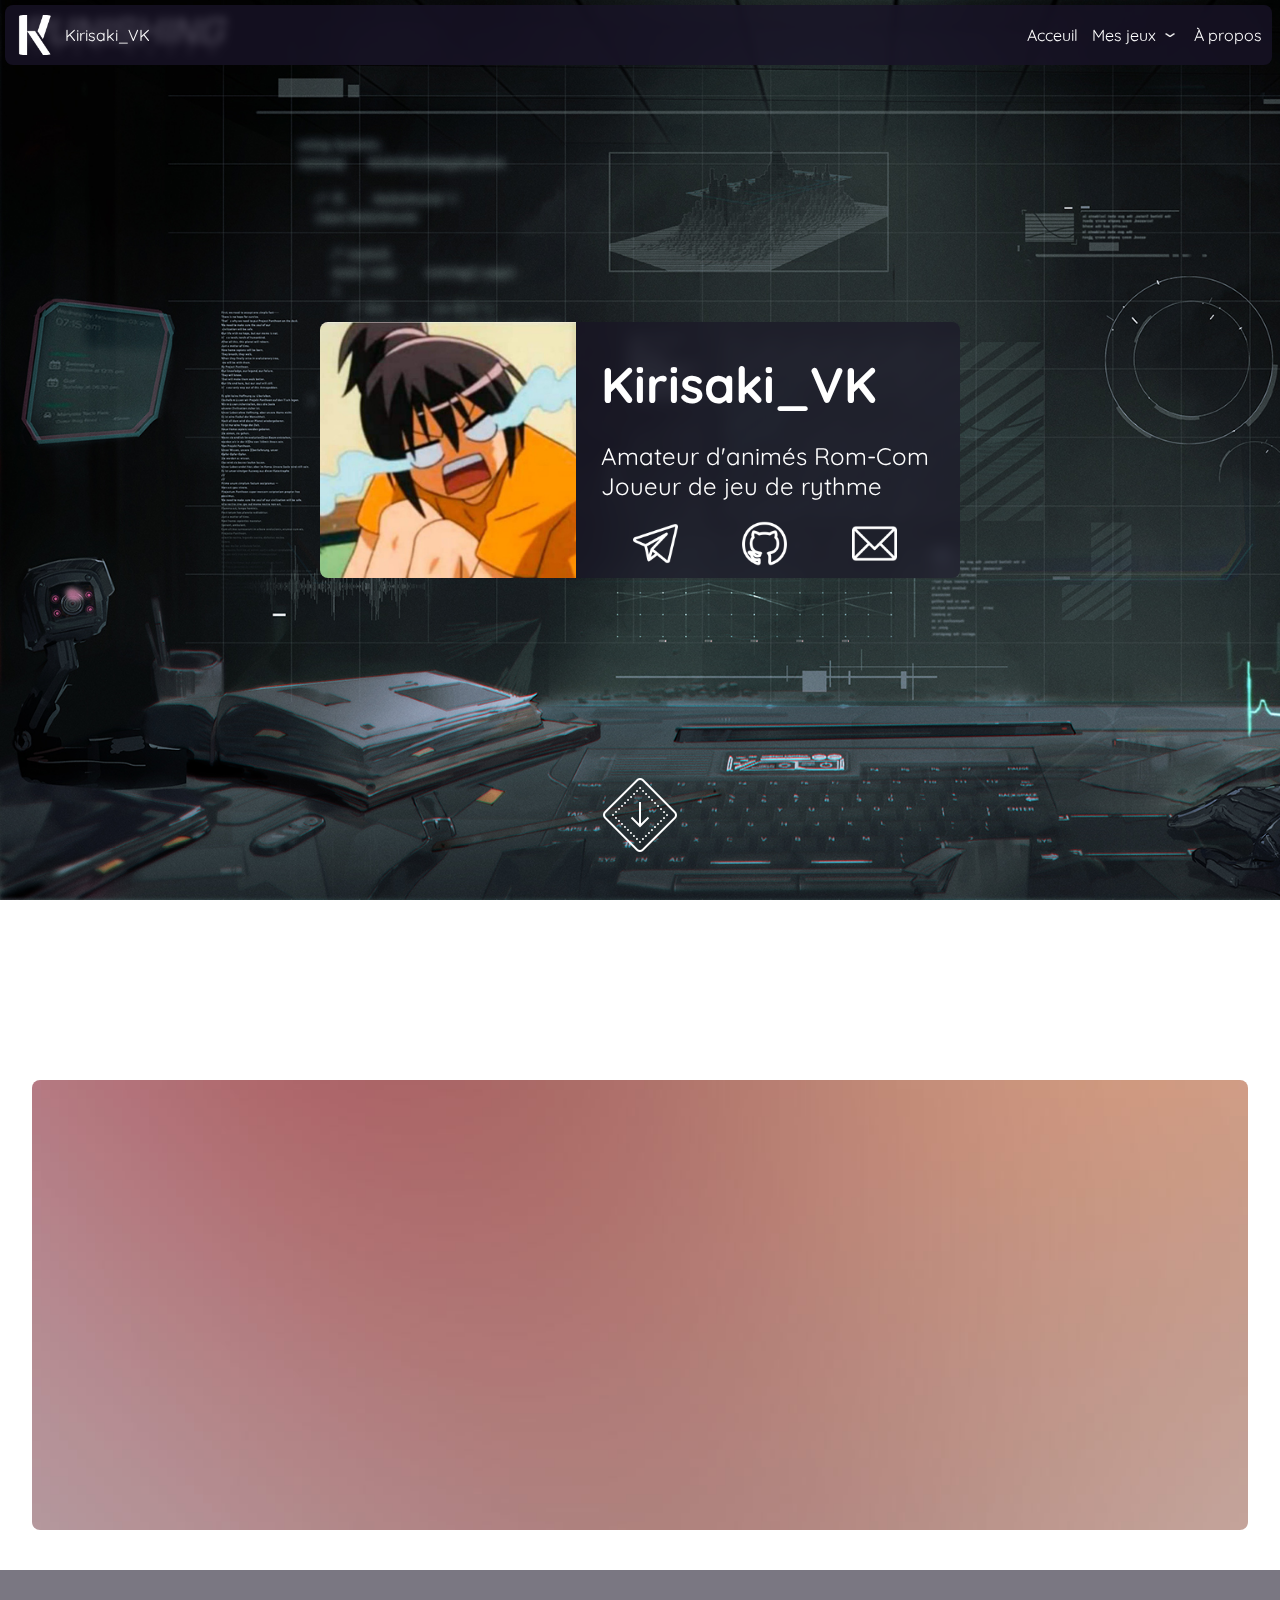
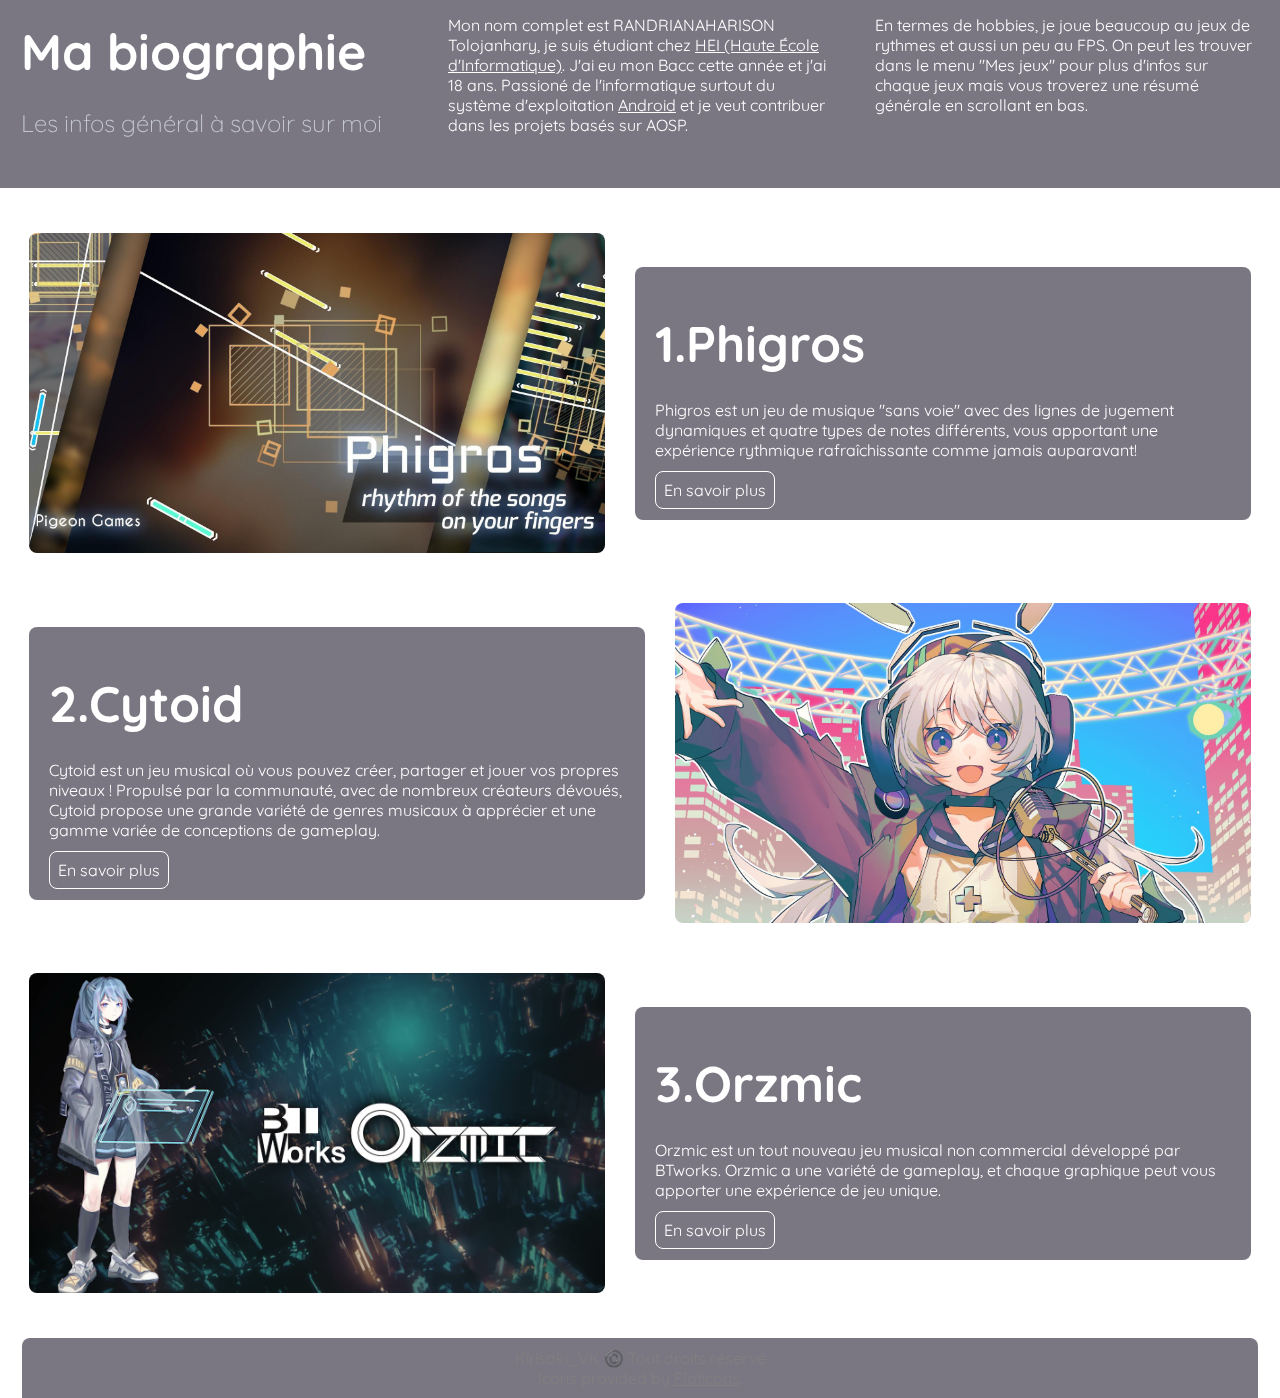
==== commit cd6ae1f2: "Under the hood improvements" ====
--- a/index.html
+++ b/index.html
@@ -109,9 +109,7 @@
                         de notes différents, vous apportant une expérience rythmique rafraîchissante comme jamais
                         auparavant!
                     </p>
-                    <button>
-                        En savoir plus
-                    </button>
+                    <a href="orzmic.html" class="more">En savoir plus</a>
                 </div>
             </div>
             <div class="n2-game">
@@ -123,22 +121,18 @@
                         par la communauté, avec de nombreux créateurs dévoués, Cytoid propose une grande variété de
                         genres musicaux à apprécier et une gamme variée de conceptions de gameplay.
                     </p>
-                    <button>
-                        En savoir plus
-                    </button>
+                    <a href="orzmic.html" class="more">En savoir plus</a>
                 </div>
             </div>
             <div class="n3-game">
-                <img src="Images/orzmic-background.jpg" alt="" class="game-splash">
+                <img src="Images/orzmic-slide1.jpg" alt="" class="game-splash">
                 <div class="game-info">
                     <h1 class="game-title">3.Orzmic</h1>
                     <p>
                         Orzmic est un tout nouveau jeu musical non commercial développé par BTworks. Orzmic a une
                         variété de gameplay, et chaque graphique peut vous apporter une expérience de jeu unique.
                     </p>
-                    <button>
-                        En savoir plus
-                    </button>
+                    <a href="orzmic.html" class="more">En savoir plus</a>
                 </div>
             </div>
             <footer>
--- a/common.css
+++ b/common.css
@@ -17,7 +17,6 @@
     background-color: transparent;
     scroll-behavior: smooth;
 }
-
 .top-nav_mobile{
     display: none;
 }
@@ -30,7 +29,7 @@
     backdrop-filter: blur(4px);
     margin: 5px;
     border-radius: 8px;
-    z-index: 1000000;
+    z-index: 100000;
 }
 header{
     display: block;
@@ -128,6 +127,7 @@
     width: 100%;
     max-width: 1500px;
     display: flex;
+    overflow: hidden;
 }
 button{
     background-color: transparent;
--- a/index.css
+++ b/index.css
@@ -121,6 +121,19 @@
     backdrop-filter: blur(8px);
     border-radius: 8px;
 }
+.game-info a{
+    text-decoration: none;
+    border: 1px solid white;
+    border-radius: 8px;
+    padding: 8px;
+    width: fit-content;
+    margin: 8px 0;
+    transition: 0.5s;
+}
+.game-info a:hover{
+    background-color: white;
+    color: black;
+}
 .n1-game{
     padding: 5px 0;
     display: flex;
@@ -213,7 +226,7 @@
         width: 80%;
         border-radius: 0 0 8px 8px;
     }
-    .game-info button{
+    .game-info a{
         float: right;
     }
 }
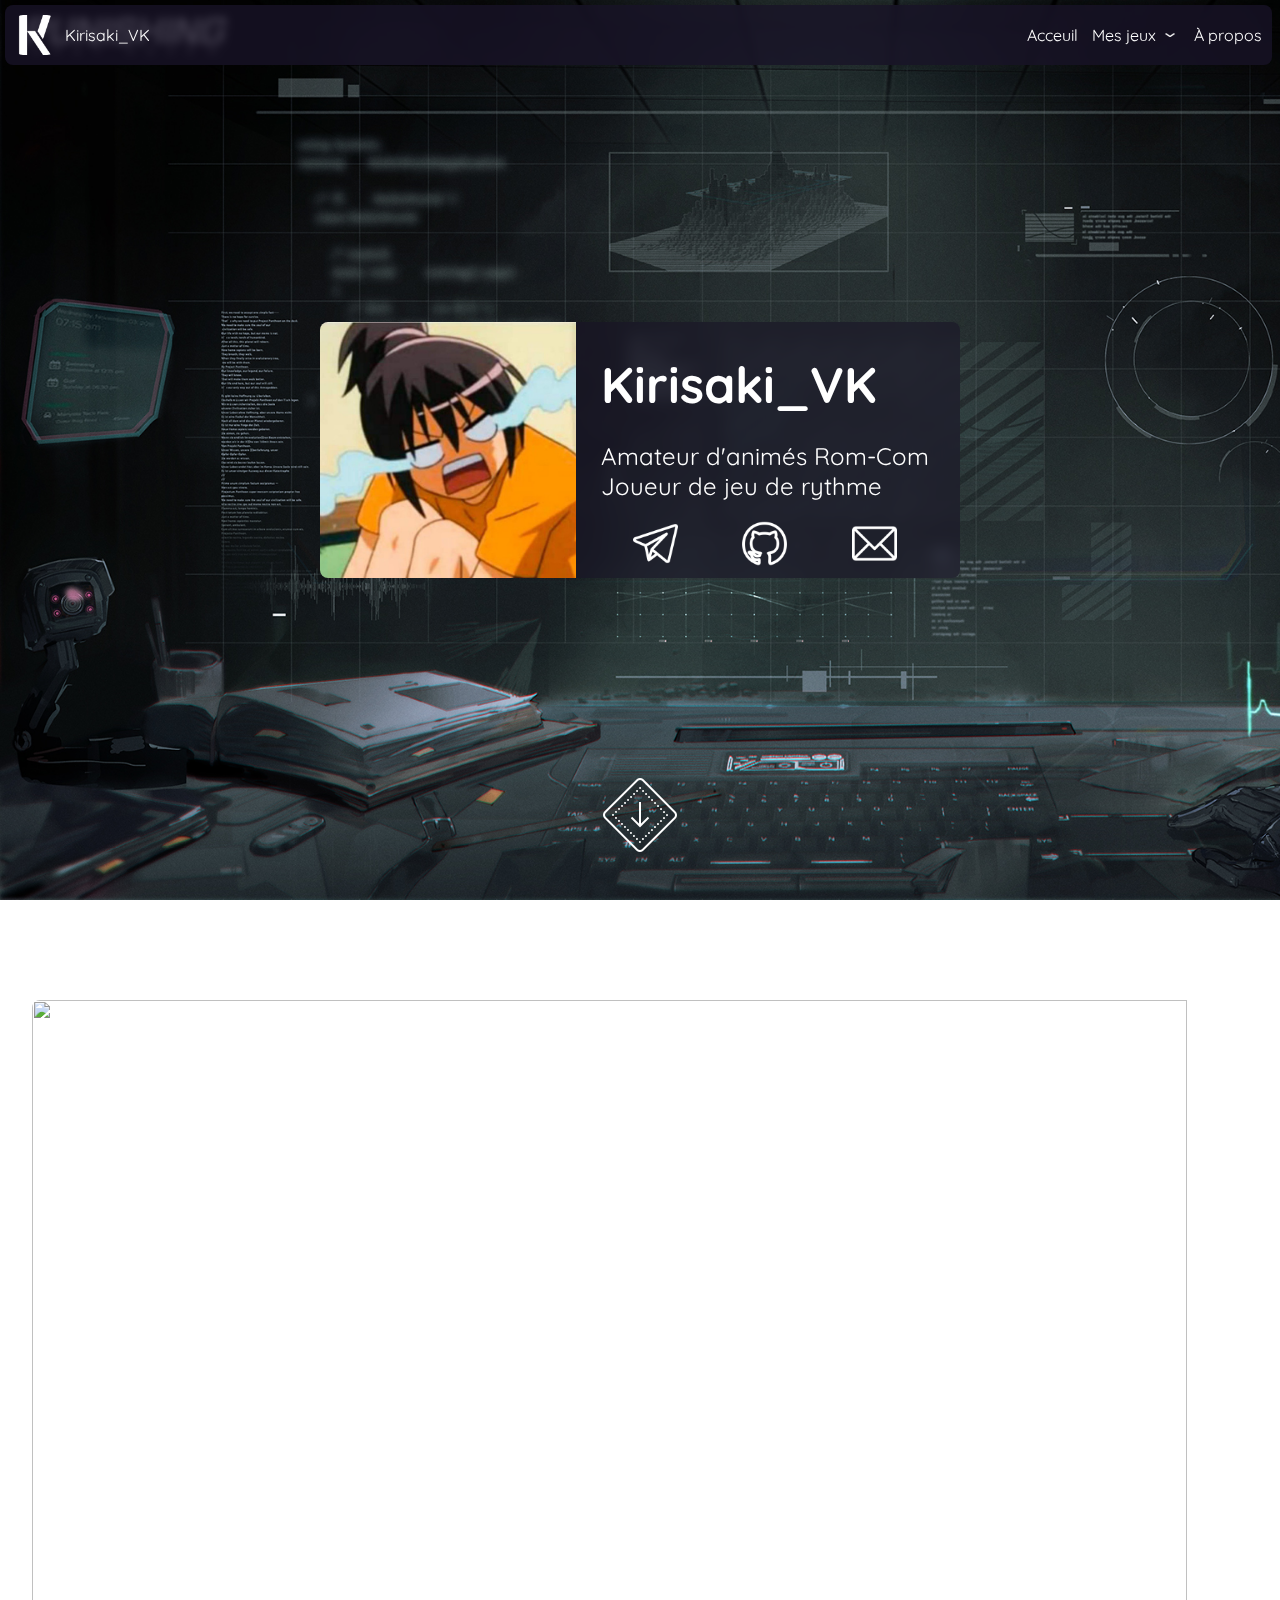
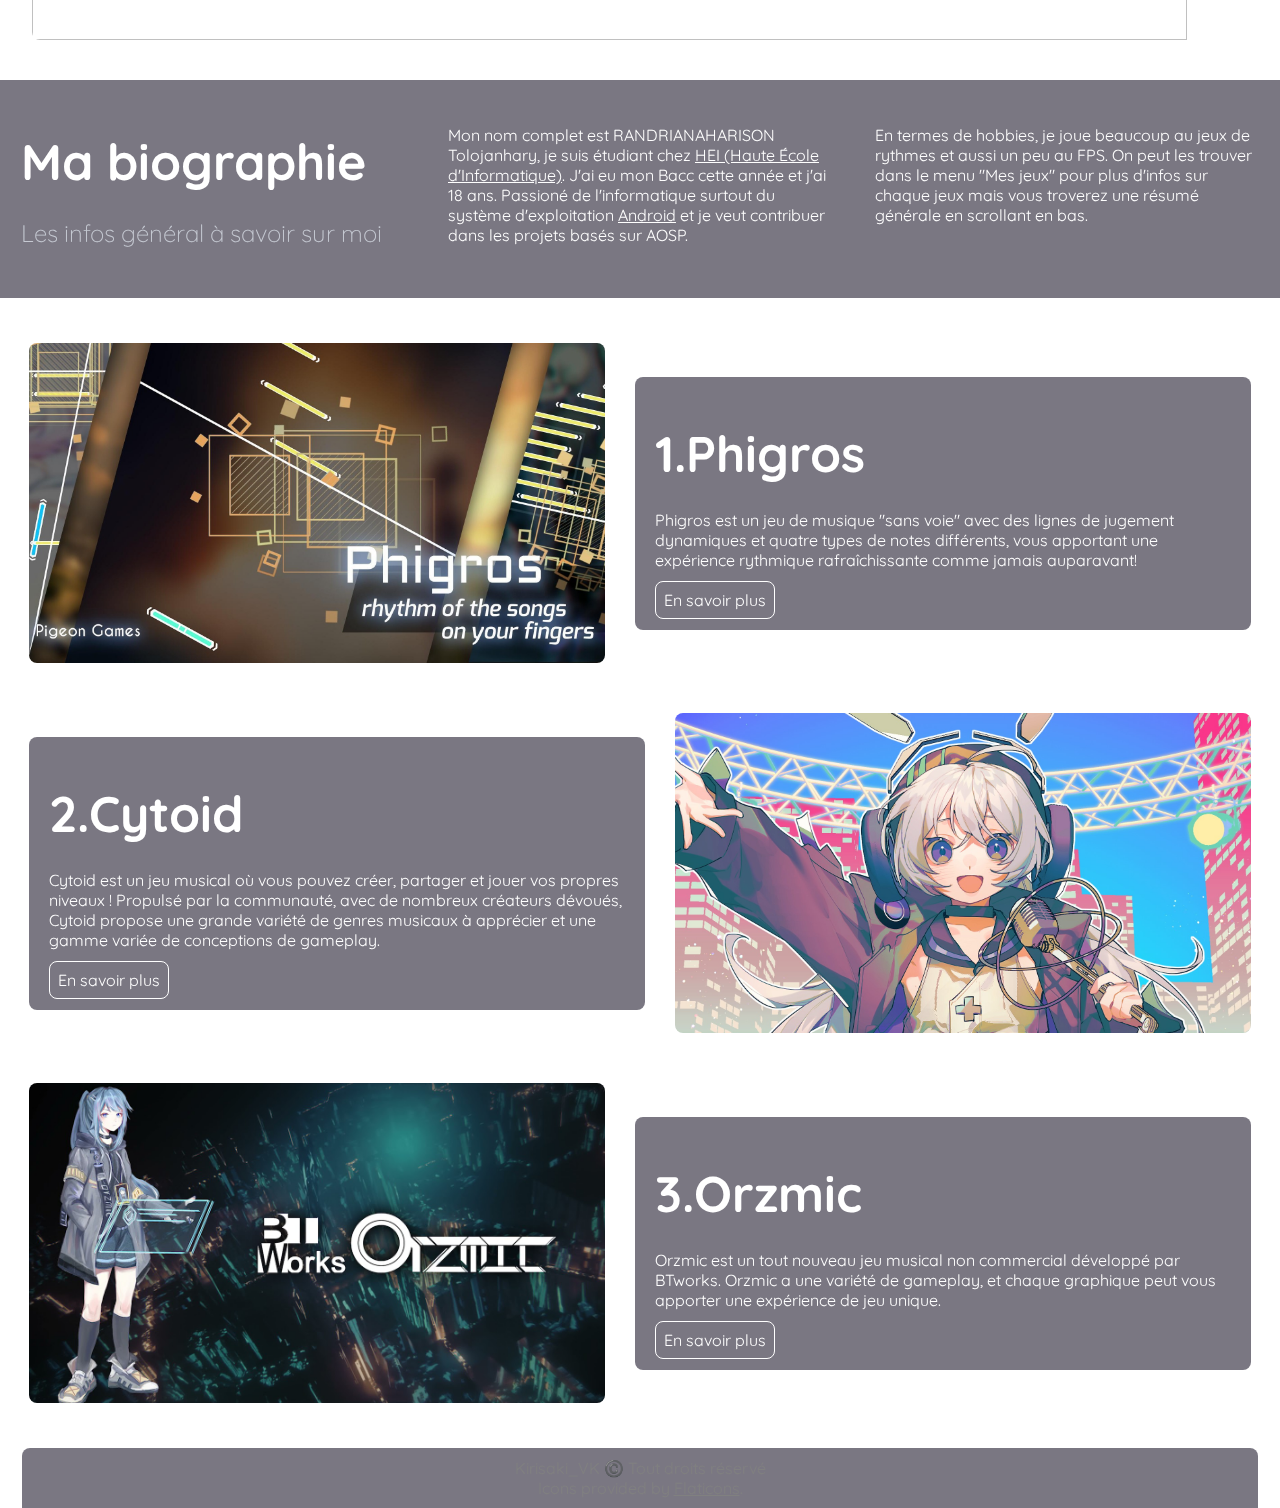
==== commit 629772c9: "Added bio img header" ====
--- a/index.html
+++ b/index.html
@@ -78,8 +78,7 @@
             <a href="#bio-landing" id="next"><img src="Images/next-icoWhite.png" alt="" class="next-icon"></a>
         </div>
         <bio id="bio-landing">
-            <div class="bio-img">
-            </div>
+                <img src="Images/bio.jpeg" alt="" class="bio-img">
             <div class="bio-text">
                 <div>
                     <h1>Ma biographie</h1>
--- a/common.css
+++ b/common.css
@@ -191,6 +191,19 @@
     margin-bottom: -4px;
 }
 .util-links:hover{
+    background-color: white;
+    color: black;
+}
+.more{
+    text-decoration: none;
+    border: 1px solid white;
+    border-radius: 8px;
+    padding: 8px;
+    width: fit-content;
+    margin: 8px 0;
+    transition: 0.5s;
+}
+.more:hover{
     background-color: white;
     color: black;
 }
@@ -209,6 +222,11 @@
     justify-content: center;
     align-items: center;
 }
+.side-desc video{
+    width: 100%;
+    height: auto;
+    border-radius: 8px;
+}
 footer *{
     width: fit-content;
     margin: 0;
--- a/index.css
+++ b/index.css
@@ -70,7 +70,7 @@
     bottom: 5vh;
 }
 #bio-landing{
-    margin-top: 20vh;
+    padding-top: 100px;
     height: fit-content;
     display: flex;
     flex-direction: column;
@@ -78,11 +78,9 @@
     align-items: center;
 }
 .bio-img{
-    height: 50vh;
+    height: auto ;
     width: 95%;
     border-radius: 8px;
-    background-image: url(Images/pic05.jpg);
-    background-size: cover;
 }
 
 .bio-text{
@@ -121,19 +119,7 @@
     backdrop-filter: blur(8px);
     border-radius: 8px;
 }
-.game-info a{
-    text-decoration: none;
-    border: 1px solid white;
-    border-radius: 8px;
-    padding: 8px;
-    width: fit-content;
-    margin: 8px 0;
-    transition: 0.5s;
-}
-.game-info a:hover{
-    background-color: white;
-    color: black;
-}
+
 .n1-game{
     padding: 5px 0;
     display: flex;
@@ -230,16 +216,22 @@
         float: right;
     }
 }
-
-
+@media only screen and (max-width:1500px){
+    .bio-img{
+        height: 50vw;
+    }
+}
 /*miscelaneous fixes for very large screens*/
 @media only screen and (min-width: 1500px) {
     .bio-text{
         border-radius: 8px;
-        padding: 25px;
+        padding: 50px;
         gap: 50px;
     }
     .bio-text div{
         max-width: 385px;
     }
+    .bio-text p{
+        max-width: 385px;
+    }
 }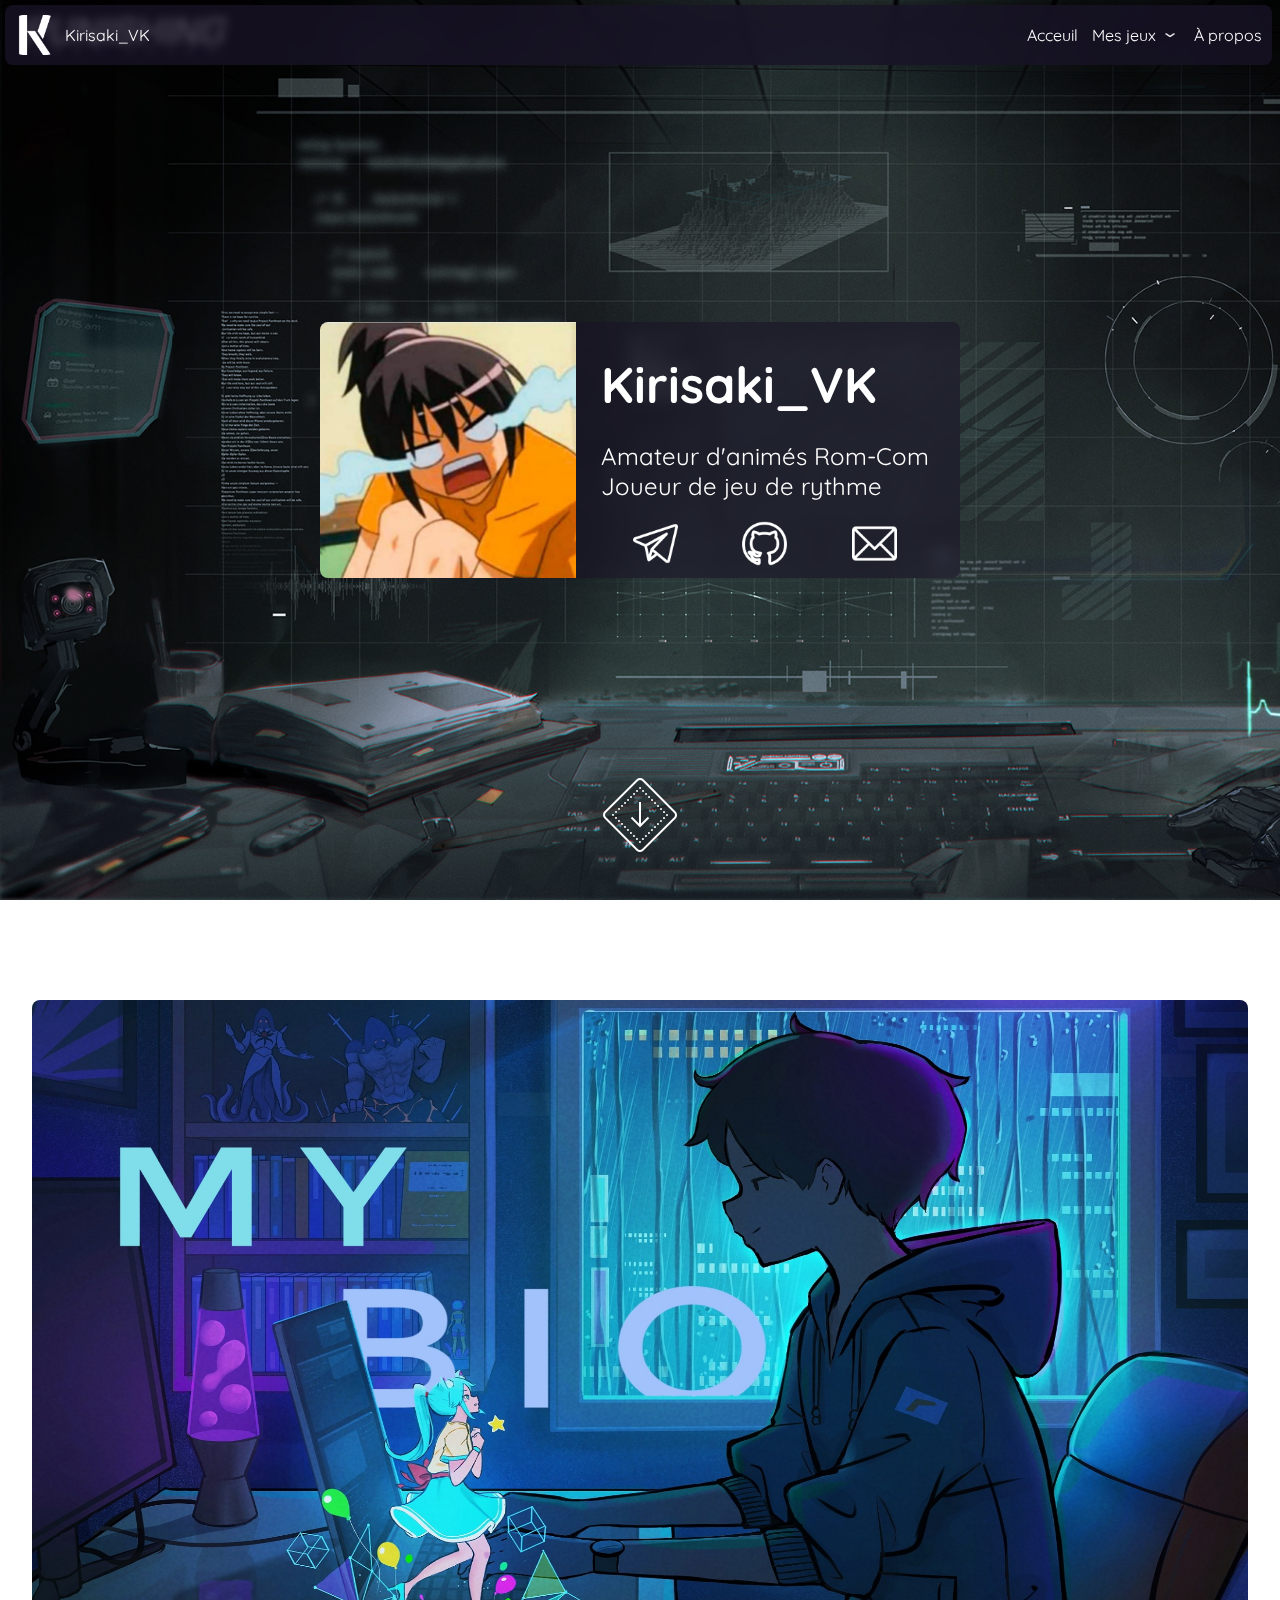
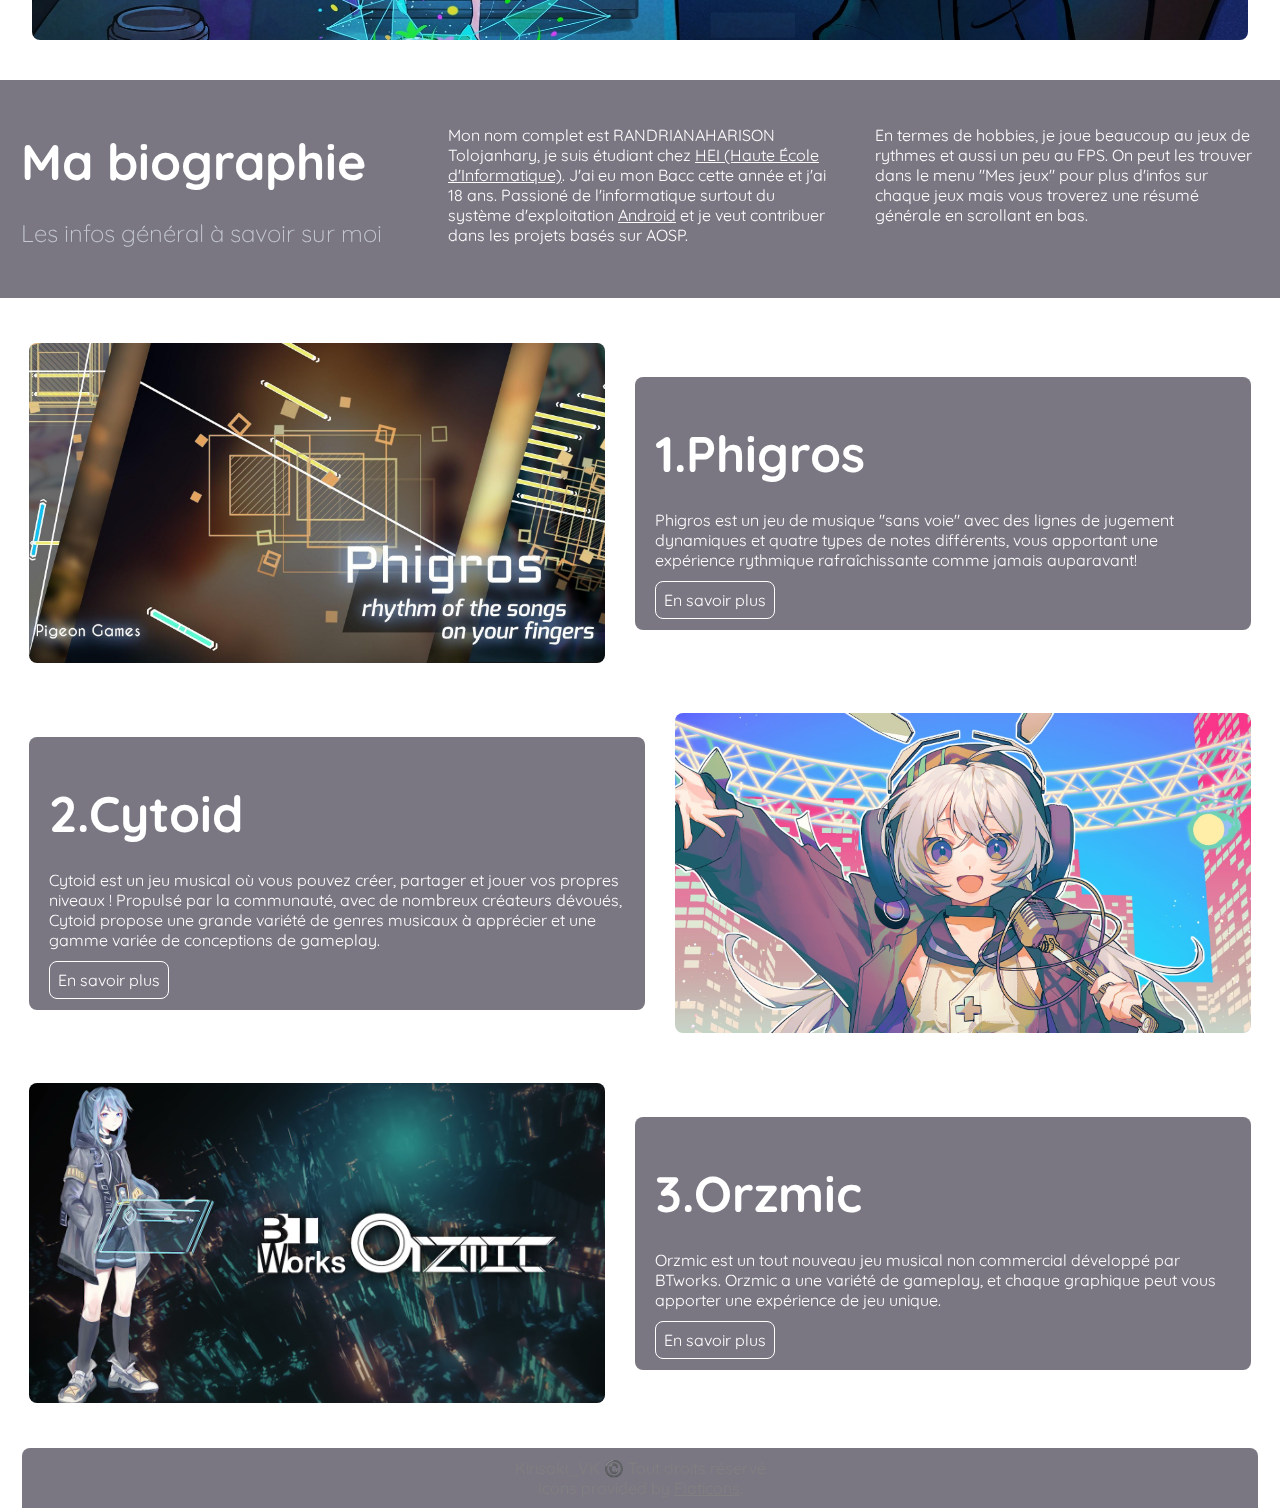
==== commit 91661112: "otpimized nav-bar" ====
--- a/index.html
+++ b/index.html
@@ -63,7 +63,7 @@
                 <img src="Images/pfp.png" alt="Profile pic" class="profile-pic">
                 <div class="description_back">
                     <div class="description">
-                        <h1>Kirisaki_VK</h1>
+                        <h1><a href="index.html" style="text-decoration: none;">Kirisaki_VK</a></h1>
                         <p>Amateur d'animés Rom-Com <br> Joueur de jeu de rythme</p>
                         <div class="social-media">
                             <a href="http://t.me/kirisaki_vk"><img src="Images/telegram.png" alt=""
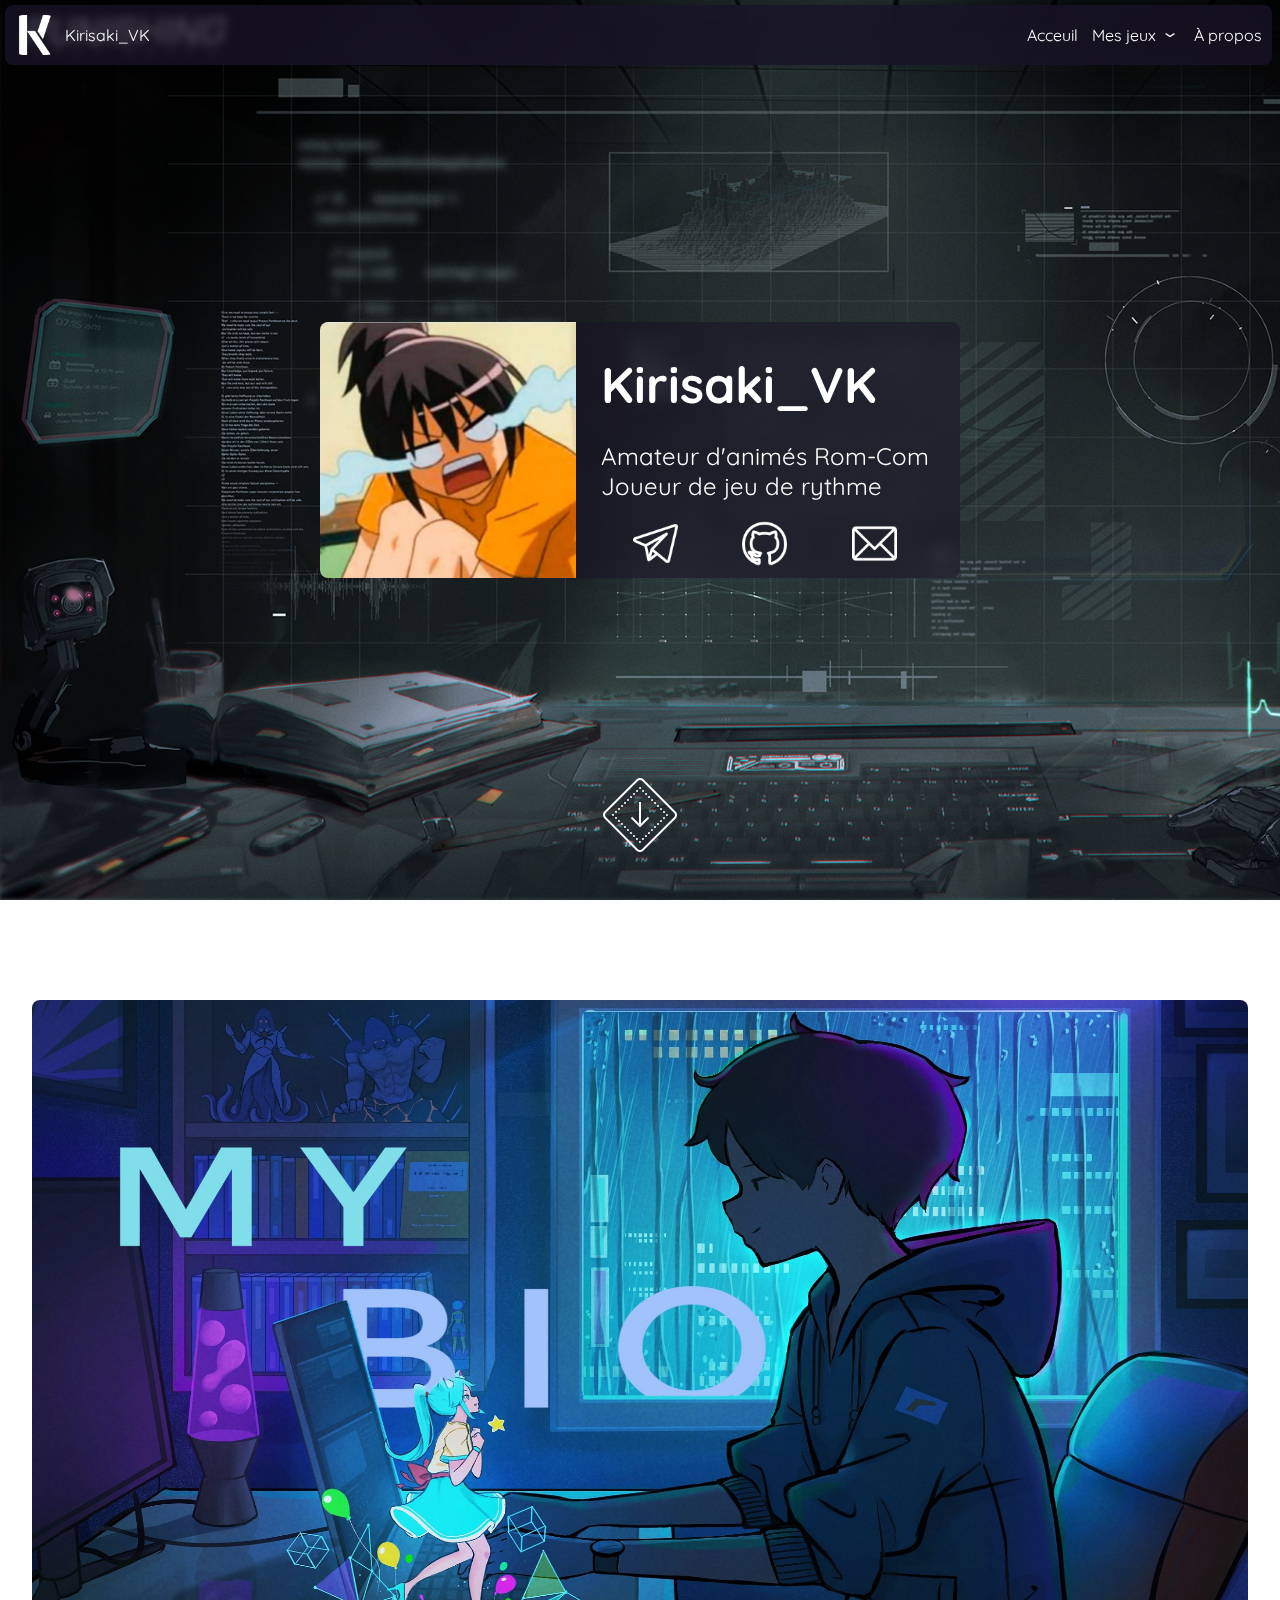
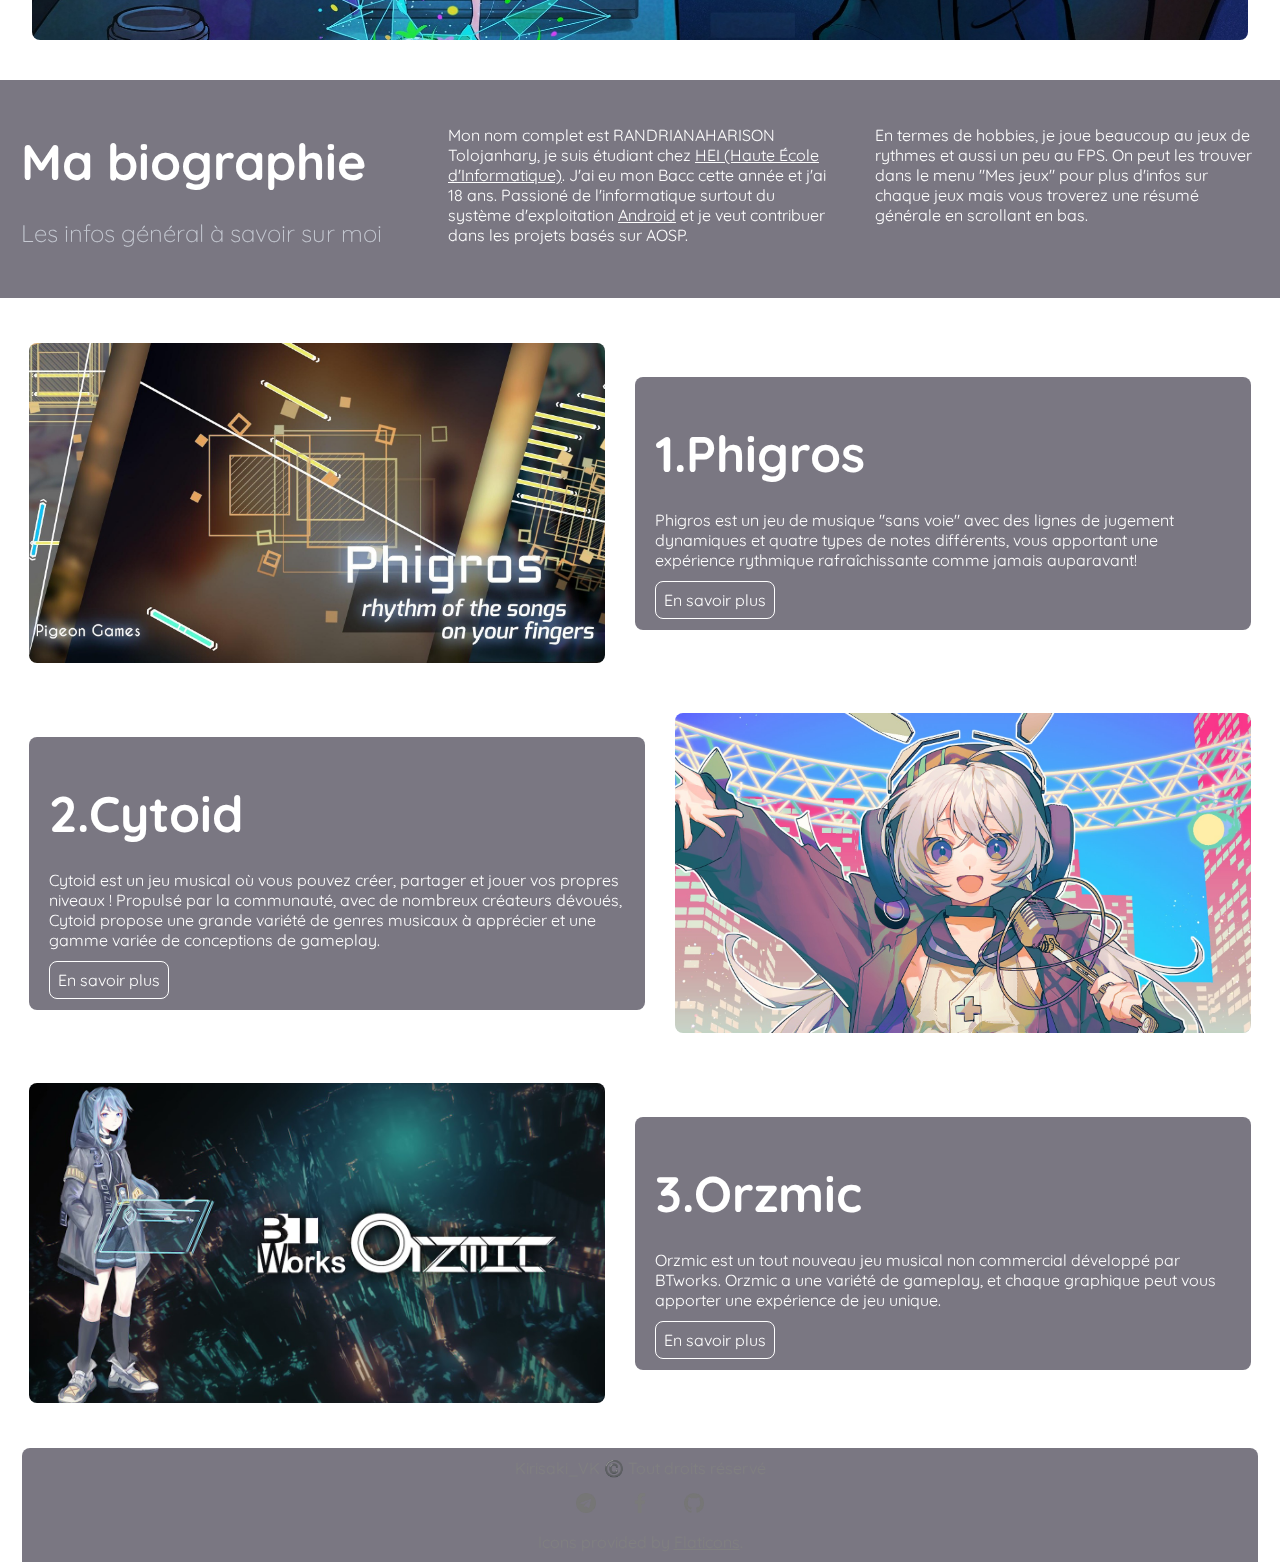
==== commit 09506d81: "Enchancing footer" ====
--- a/index.html
+++ b/index.html
@@ -136,6 +136,11 @@
             </div>
             <footer>
                 <p>Kirisaki_VK ©️ Tout droits réservé</p>
+                <div>
+                    <a href="http://t.me/kirisaki_vk" class="links"><img src="Images/telegram-footer.png" alt=""></a>
+                    <a href="http://facebook.com/kirisaki.vk" class="links"><img src="Images/facebook-footer.png" alt=""></a>
+                    <a href="http://github.com/kirisaki-vk" class="links"><img src="Images/github-footer.png" alt=""></a>
+                </div>
                 <div>Icons provided by <a href="">Flaticons</a>.</div>
             </footer>
         </div>
--- a/common.css
+++ b/common.css
@@ -203,10 +203,34 @@
     margin: 8px 0;
     transition: 0.5s;
 }
+.more img{
+    color: white;
+    width: 20px;
+    height: 20px;
+    margin-bottom: -4px;
+}
 .more:hover{
     background-color: white;
     color: black;
 }
+.links{
+    border-radius: 8px;
+    transition: 0.5s;
+    height: 20px;
+    width: 20px;
+    position: relative;
+}
+.links img{
+    width: 20px;
+    height: 20px;
+    margin: 5px;
+    padding: 10px;
+}
+.links:hover{
+    background-color: white;
+}
+
+
 footer{
     display: flex;
     flex-direction: column;
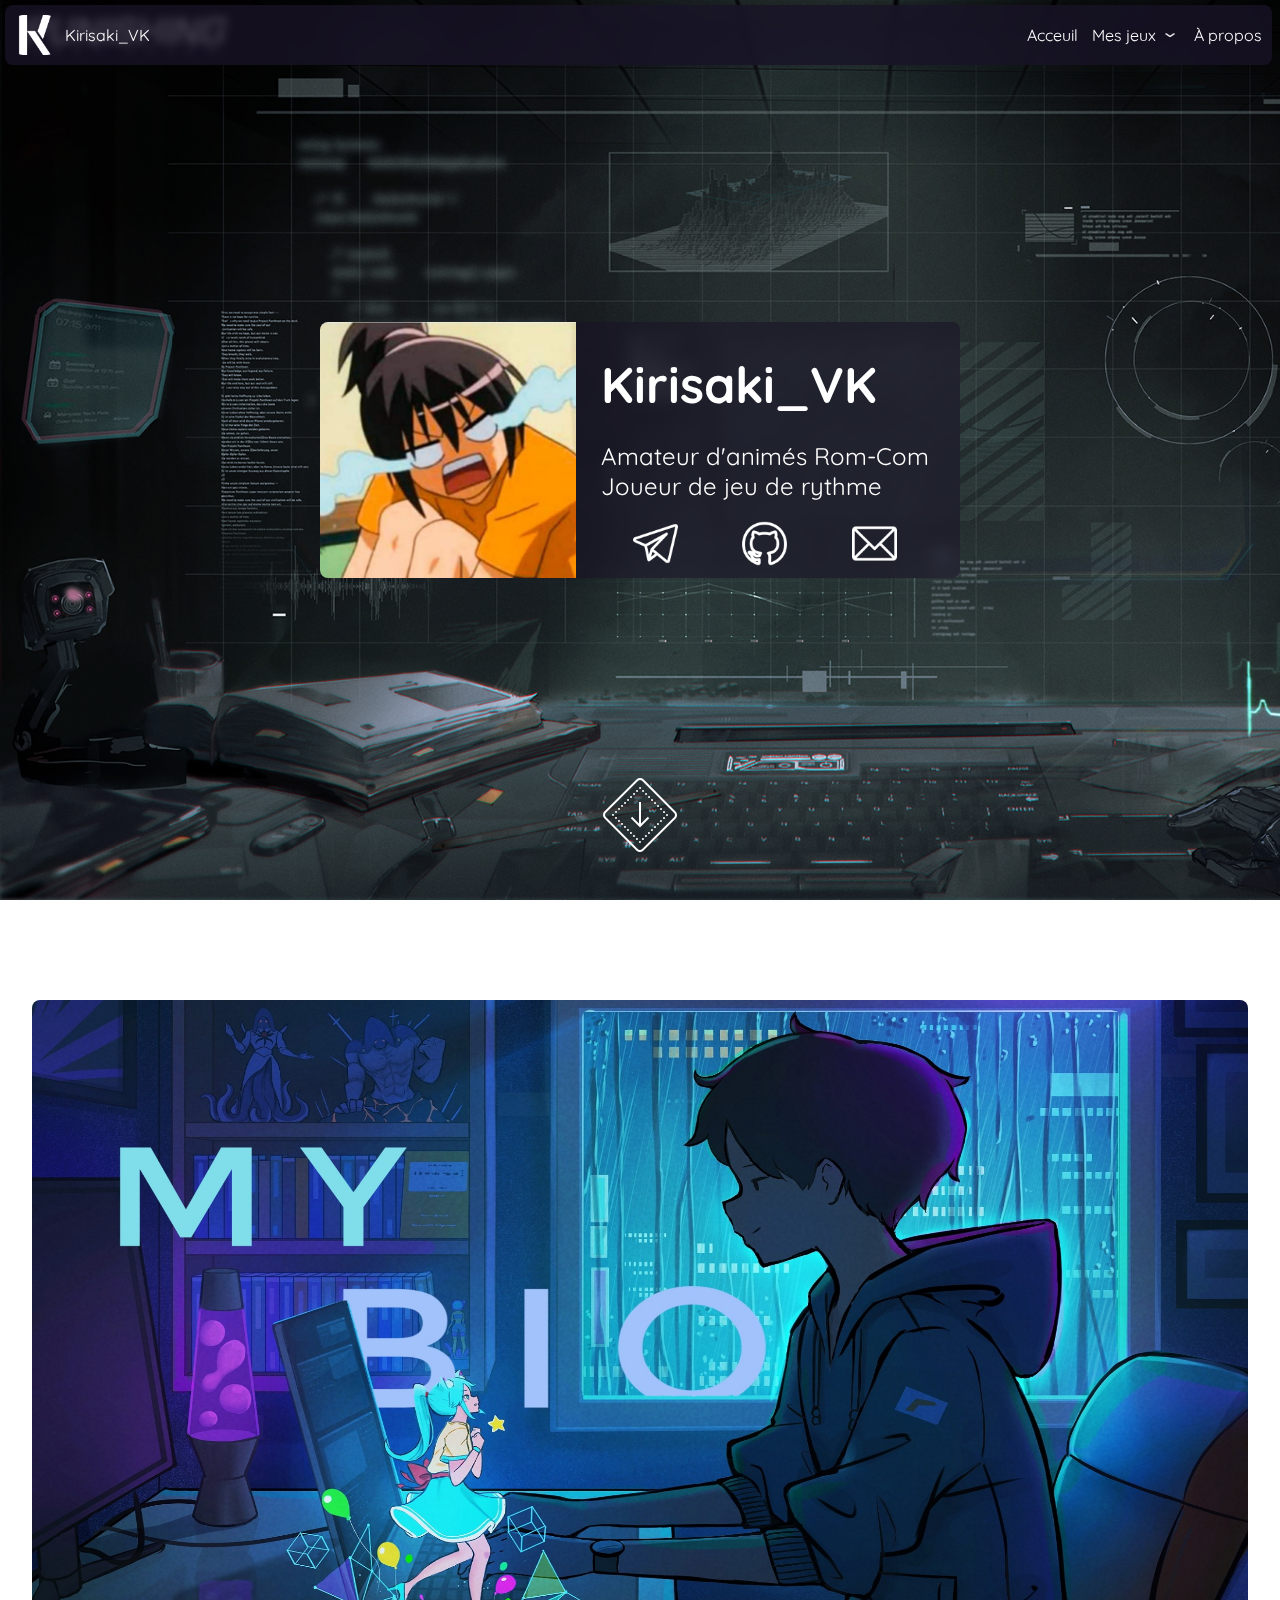
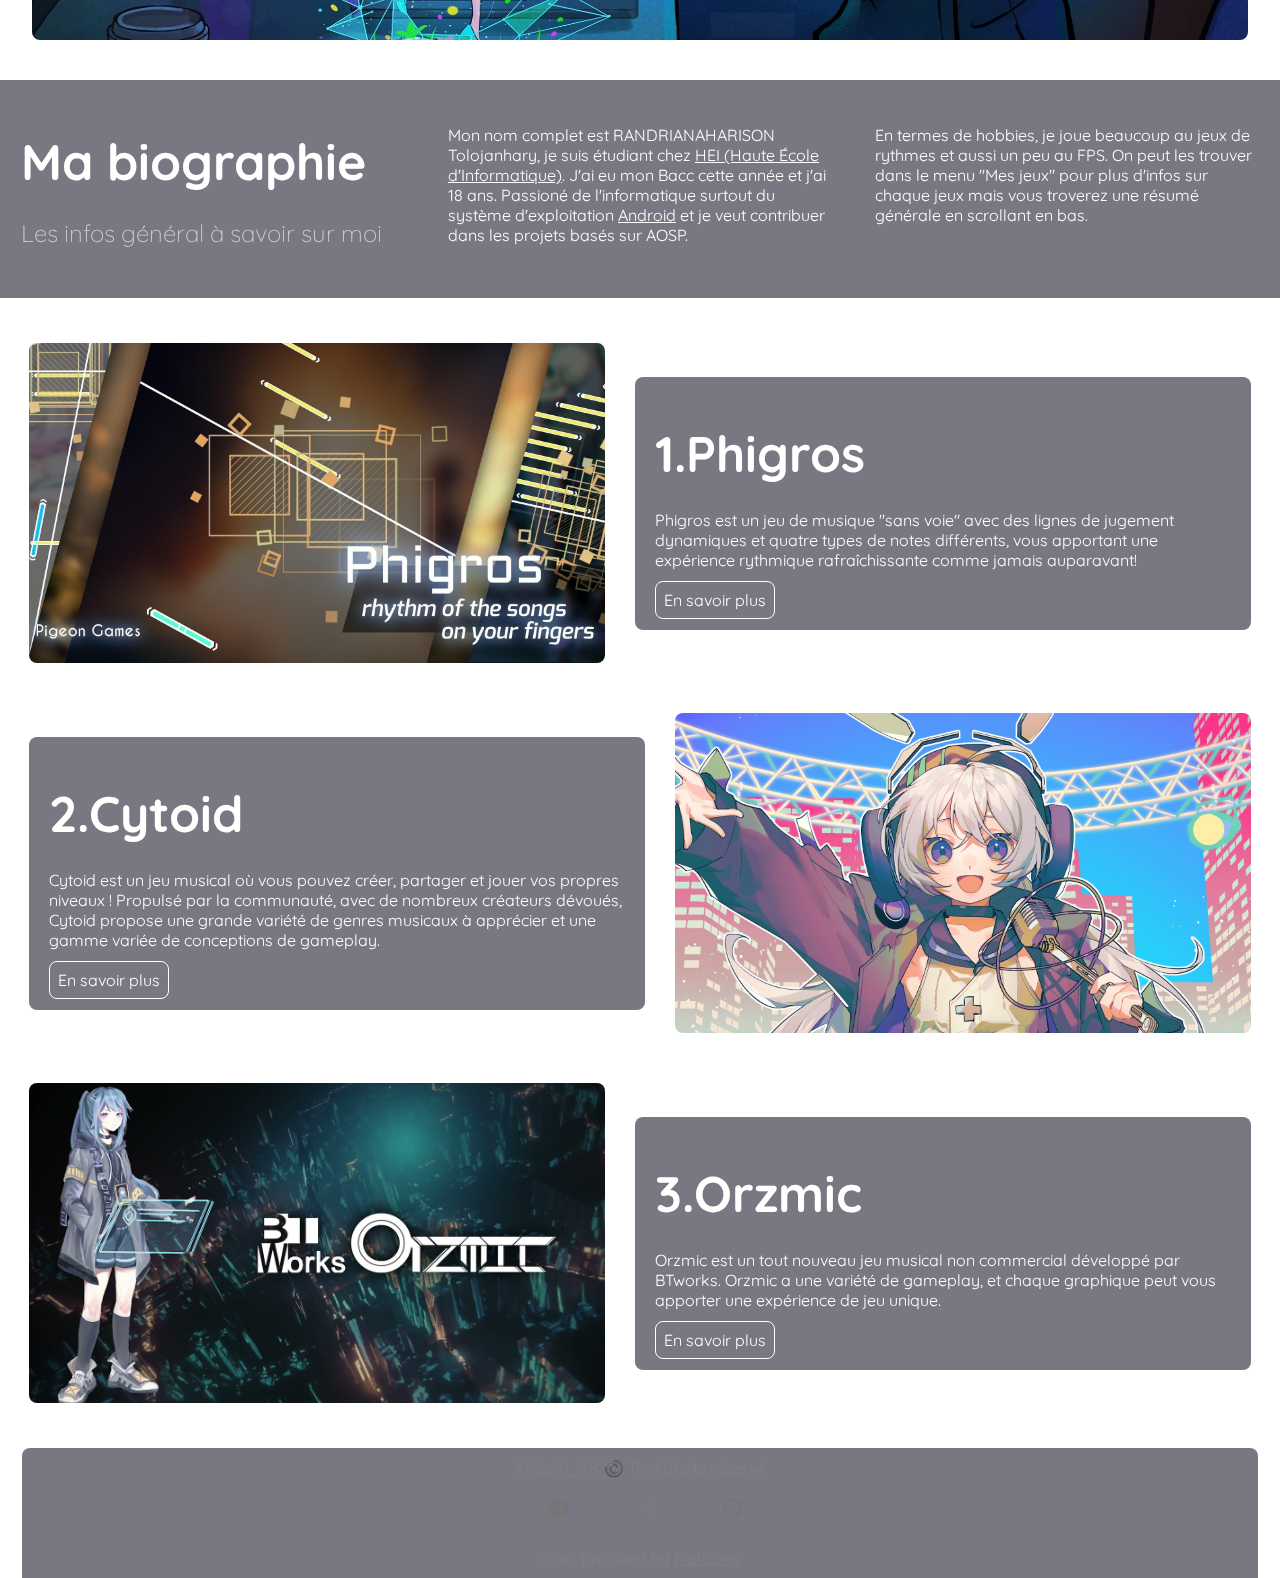
==== commit f35b0a7e: "NNow footer fully available !!!" ====
--- a/index.html
+++ b/index.html
@@ -136,10 +136,10 @@
             </div>
             <footer>
                 <p>Kirisaki_VK ©️ Tout droits réservé</p>
-                <div>
-                    <a href="http://t.me/kirisaki_vk" class="links"><img src="Images/telegram-footer.png" alt=""></a>
-                    <a href="http://facebook.com/kirisaki.vk" class="links"><img src="Images/facebook-footer.png" alt=""></a>
-                    <a href="http://github.com/kirisaki-vk" class="links"><img src="Images/github-footer.png" alt=""></a>
+                <div class="links-container">
+                    <a href="http://t.me/kirisaki_vk" class="links"><img src="Images/telegram-footer.png" alt=""><p>Telegram</p></a>
+                    <a href="http://facebook.com/kirisaki.vk" class="links"><img src="Images/facebook-footer.png" alt=""><p>Facebook</p></a>
+                    <a href="http://github.com/kirisaki-vk" class="links"><img src="Images/github-footer.png" alt=""><p>GitHub</p></a>
                 </div>
                 <div>Icons provided by <a href="">Flaticons</a>.</div>
             </footer>
--- a/common.css
+++ b/common.css
@@ -213,23 +213,40 @@
     background-color: white;
     color: black;
 }
+.links-container{
+    display: flex;
+    margin: 10px 0;
+    flex-direction: row !important;
+    gap:20px;
+    width: 100%;
+    height: 50px;
+    justify-content: center;
+}
 .links{
+    display: flex;
+    flex-direction: column;
+    align-items: center;
+    height: 40px;
+    text-decoration: none;
     border-radius: 8px;
     transition: 0.5s;
-    height: 20px;
-    width: 20px;
     position: relative;
 }
+.links p{
+    color: transparent;
+}
 .links img{
-    width: 20px;
-    height: 20px;
+    width: 20px !important;
+    height: 20px !important;
     margin: 5px;
-    padding: 10px;
+    padding: 5px;
 }
 .links:hover{
     background-color: white;
 }
-
+.links:hover p{
+    color: white;
+}
 
 footer{
     display: flex;
